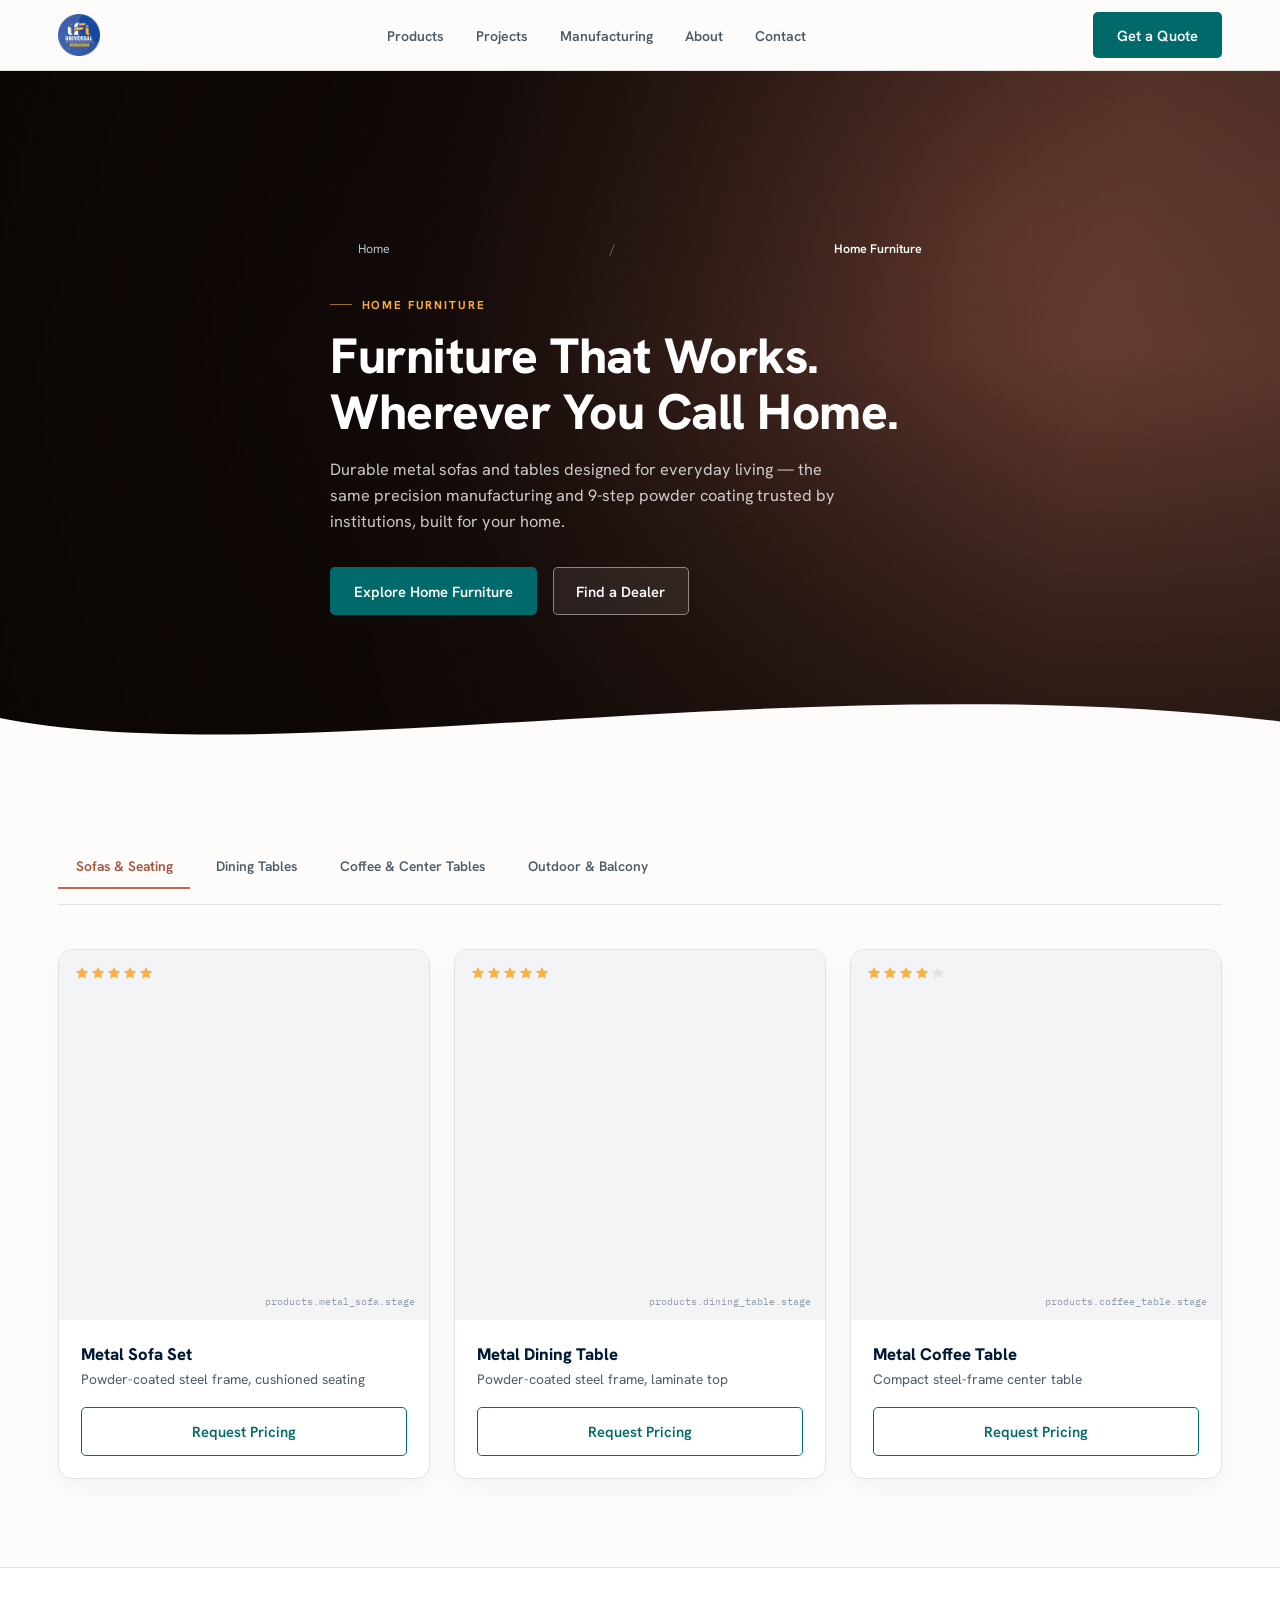
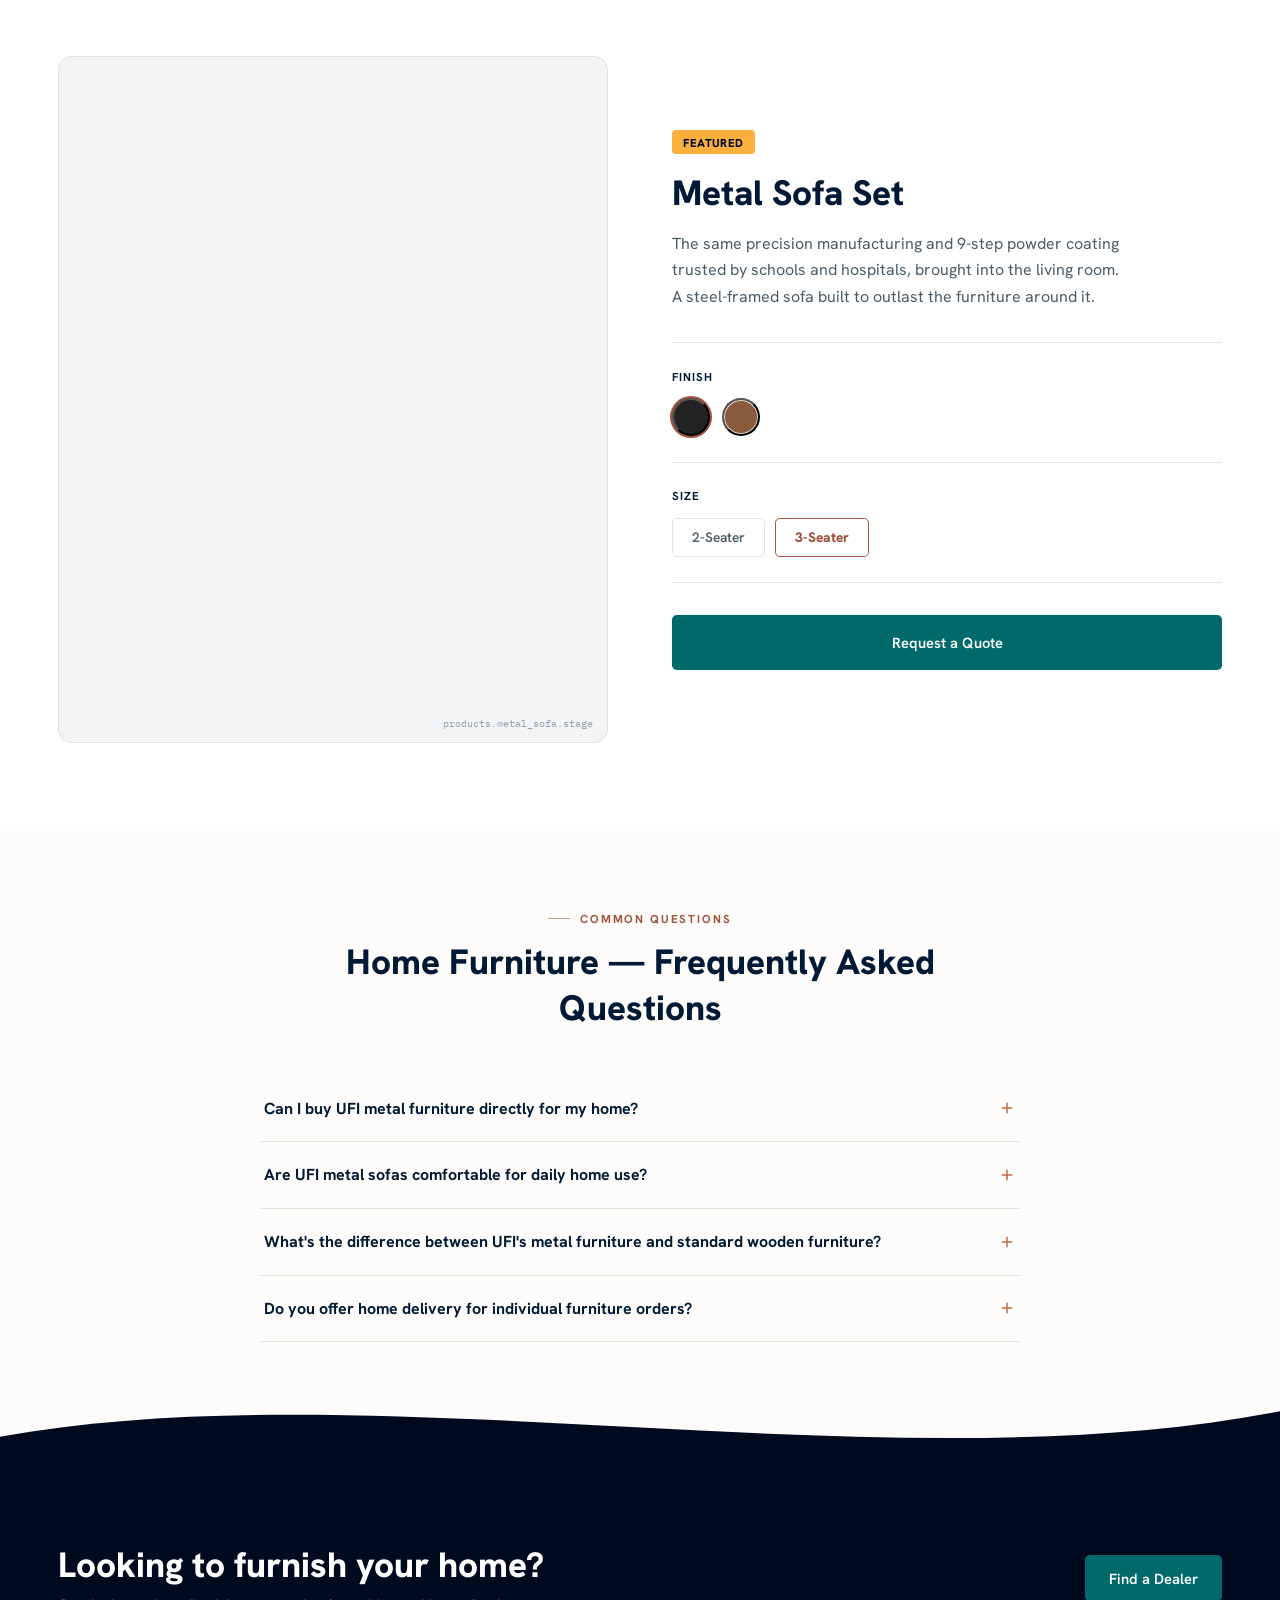
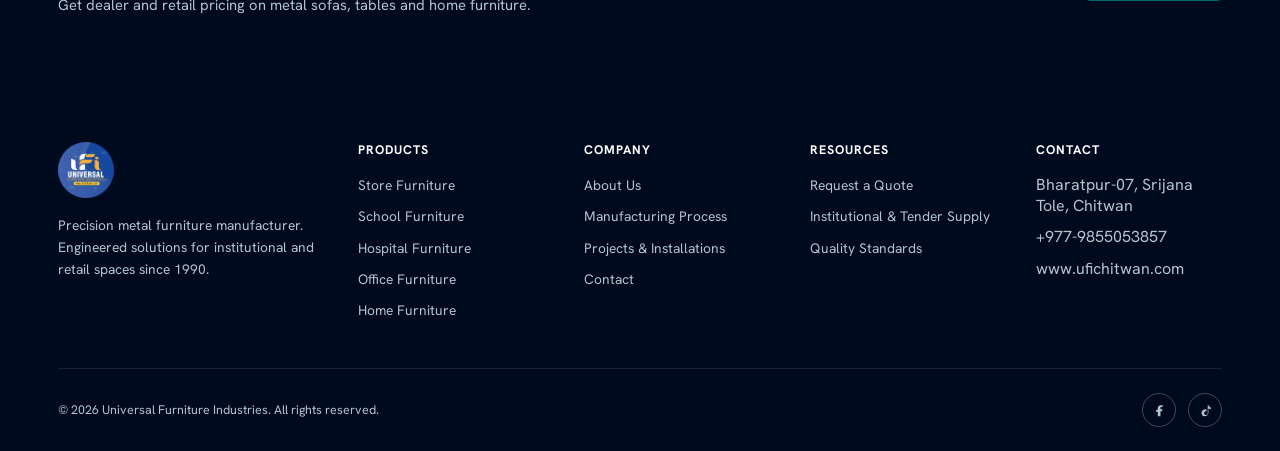
==== UFI_home_furniture.html @ b341eca1 "home furniture page" ====
<!DOCTYPE html>
<html lang="en">
<head>
<meta charset="UTF-8">
<meta name="viewport" content="width=device-width, initial-scale=1">
<title>Metal Sofa & Dining Table Manufacturer in Nepal | Home Furniture | UFI</title>
<meta name="description" content="Metal sofas, dining tables and coffee tables for the home — precision-manufactured in Chitwan, Nepal since 1990. The same durability trusted by schools and hospitals.">
<meta name="keywords" content="metal sofa manufacturer Nepal, metal dining table Nepal, home furniture manufacturer Chitwan, metal furniture Nepal, steel sofa Nepal">
<meta name="robots" content="index, follow">
<link rel="canonical" href="https://www.ufichitwan.com/home-furniture/">
<meta name="geo.region" content="NP-P3">
<meta name="geo.placename" content="Bharatpur, Chitwan, Nepal">

<meta property="og:type" content="website">
<meta property="og:site_name" content="Universal Furniture Industries">
<meta property="og:title" content="Metal Sofa & Dining Table Manufacturer in Nepal | UFI">
<meta property="og:description" content="Metal sofas, dining tables and coffee tables — precision-manufactured in Chitwan, Nepal since 1990.">
<meta property="og:url" content="https://www.ufichitwan.com/home-furniture/">
<meta property="og:locale" content="en_US">
<meta name="twitter:card" content="summary_large_image">
<meta name="twitter:title" content="Metal Sofa & Dining Table Manufacturer in Nepal | UFI">
<meta name="twitter:description" content="Metal sofas, dining tables and coffee tables for the home — precision-manufactured in Chitwan, Nepal since 1990.">

<link rel="preconnect" href="https://fonts.googleapis.com">
<link rel="preconnect" href="https://fonts.gstatic.com" crossorigin>
<link href="https://fonts.googleapis.com/css2?family=Hanken+Grotesk:wght@400;500;600;700;800&family=Source+Serif+4:ital,wght@0,500;1,500&family=IBM+Plex+Mono:wght@500;600&display=swap" rel="stylesheet">

<script type="application/ld+json">
{
  "@context": "https://schema.org",
  "@type": "BreadcrumbList",
  "itemListElement": [
    { "@type": "ListItem", "position": 1, "name": "Home", "item": "https://www.ufichitwan.com/" },
    { "@type": "ListItem", "position": 2, "name": "Home Furniture", "item": "https://www.ufichitwan.com/home-furniture/" }
  ]
}
</script>
<script type="application/ld+json">
{
  "@context": "https://schema.org",
  "@type": "ItemList",
  "name": "Home Furniture",
  "itemListElement": [
    { "@type": "Product", "position": 1, "name": "Metal Sofa Set", "description": "Powder-coated steel frame sofa with cushioned seating, available in 2- or 3-seater sizes.", "brand": "Universal Furniture Industries" },
    { "@type": "Product", "position": 2, "name": "Metal Dining Table", "description": "Powder-coated steel frame dining table with a laminate top.", "brand": "Universal Furniture Industries" },
    { "@type": "Product", "position": 3, "name": "Metal Coffee Table", "description": "Compact steel-frame center table.", "brand": "Universal Furniture Industries" }
  ]
}
</script>
<script type="application/ld+json">
{
  "@context": "https://schema.org",
  "@type": "FAQPage",
  "mainEntity": [
    {
      "@type": "Question",
      "name": "Can I buy UFI metal furniture directly for my home?",
      "acceptedAnswer": { "@type": "Answer", "text": "UFI's primary focus is institutional and bulk supply, but individual home orders are welcome. Contact UFI directly for retail pricing and availability in your area." }
    },
    {
      "@type": "Question",
      "name": "Are UFI metal sofas comfortable for daily home use?",
      "acceptedAnswer": { "@type": "Answer", "text": "Yes. The steel frame provides structural durability while cushioned upholstery is fitted for everyday seating comfort, the same balance used in UFI's institutional waiting-area seating." }
    },
    {
      "@type": "Question",
      "name": "What's the difference between UFI's metal furniture and standard wooden furniture?",
      "acceptedAnswer": { "@type": "Answer", "text": "Metal-framed furniture resists warping, cracking and termite damage in ways wood cannot, and UFI's 9-step powder coating adds a further layer of corrosion resistance not available on standard wooden pieces." }
    },
    {
      "@type": "Question",
      "name": "Do you offer home delivery for individual furniture orders?",
      "acceptedAnswer": { "@type": "Answer", "text": "Delivery is available from UFI's Chitwan facility. Contact the sales team with your location for a delivery estimate on individual orders." }
    }
  ]
}
</script>

<style>
  /* ============ TOKENS — identical to UFI_homepage.html; see design-system.md ============ */
  :root{
    --navy: #000a1e;
    --navy-soft: #0c1c34;
    --teal: #006a6a;
    --teal-deep: #004f4f;
    --gold: #FBB03D;
    --terracotta: #C1694F;
    --terracotta-deep: #A0523B;
    --canvas: #FDFCFB;
    --stage: #F3F4F6;
    --ink: #001A35;
    --ink-soft: #4b5c68;
    --ink-dim: #b7c2cc;
    --line: #e4e2dd;

    --fs-h1: clamp(2rem, 4.6vw, 3.1rem);
    --fs-h2: clamp(1.5rem, 3vw, 2.2rem);
    --fs-h3: 1.05rem;
    --fs-h3-sm: .88rem;
    --fs-lead: .92rem;
    --fs-body: .86rem;
    --fs-sm: .78rem;
    --fs-xs: .72rem;
    --fs-btn: .92rem;
  }
  *{ box-sizing:border-box; }
  html{ scroll-behavior:smooth; }
  body{ margin:0; background:var(--canvas); font-family:'Hanken Grotesk', sans-serif; color:var(--ink); -webkit-font-smoothing:antialiased; }
  img{ max-width:100%; display:block; }
  a{ color:inherit; text-decoration:none; }
  h1,h2,h3{ margin:0; }
  .wrap{ max-width:1220px; margin:0 auto; padding:0 1.75rem; }
  .eyebrow{ font-size:var(--fs-xs); letter-spacing:.16em; text-transform:uppercase; font-weight:700; display:flex; align-items:center; gap:.6rem; }
  .eyebrow::before{ content:""; width:22px; height:1px; background:currentColor; opacity:.6; }

  .btn{ font-family:inherit; font-weight:600; font-size:var(--fs-btn); border-radius:.3rem; padding:.85rem 1.5rem; cursor:pointer; border:none; transition:transform .15s ease, background .2s ease, border-color .2s ease; }
  .btn:active{ transform:scale(.97); }
  .btn-solid{ background:var(--teal); color:#fff; }
  .btn-solid:hover{ background:var(--teal-deep); }
  .btn-outline{ background:transparent; border:1.5px solid var(--teal); color:var(--teal); }
  .btn-outline:hover{ background:var(--teal); color:#fff; }
  .btn-ghost-light{ display:inline-flex; align-items:center; gap:.6rem; background:rgba(255,255,255,.08); color:#fff; border:1px solid rgba(255,255,255,.45); padding:.85rem 1.4rem; }
  .btn-ghost-light:hover{ background:rgba(255,255,255,.18); border-color:#fff; }

  [data-reveal]{ opacity:0; transform:translateY(18px); transition:opacity .6s ease, transform .6s ease; }
  [data-reveal].in-view{ opacity:1; transform:translateY(0); }
  @media (prefers-reduced-motion:reduce){ [data-reveal]{ opacity:1; transform:none; transition:none; } html{ scroll-behavior:auto; } }

  /* ============ NAV — copied from UFI_homepage.html; see ux-patterns.md #6 ============ */
  header{ position:sticky; top:0; z-index:40; background:rgba(253,252,251,.9); backdrop-filter:blur(8px); border-bottom:1px solid var(--line); transition:background .35s ease, border-color .35s ease; }
  header.at-top{ background:var(--navy) !important; border-bottom-color:transparent !important; backdrop-filter:none !important; }
  header.at-top .nav-links a{ color:rgba(255,255,255,.92); }
  header.at-top .nav-links a:hover{ color:var(--gold); }
  header.at-top .hamburger span{ background:#fff; }
  header.at-top .brand span{ color:#fff; }
  @media (max-width:880px){
    header.at-top .nav-links{ background:var(--canvas); }
    header.at-top .nav-links a{ color:var(--ink-soft); }
    header.at-top .nav-links a:hover{ color:var(--navy); }
  }
  nav{ display:flex; align-items:center; justify-content:space-between; padding:.75rem 1.75rem; max-width:1220px; margin:0 auto; }
  .brand{ display:flex; align-items:center; gap:.6rem; }
  .brand img{ width:42px; height:42px; }
  .brand span{ font-weight:800; font-size:.95rem; letter-spacing:.01em; color:var(--navy); display:none; }
  .nav-links{ display:flex; gap:2rem; list-style:none; margin:0; padding:0; }
  .nav-links a{ font-size:.88rem; font-weight:600; color:var(--ink-soft); transition:color .2s; }
  .nav-links a:hover{ color:var(--navy); }
  .nav-right{ display:flex; align-items:center; gap:1rem; }
  .hamburger{ display:none; flex-direction:column; gap:5px; background:none; border:none; cursor:pointer; padding:.4rem; }
  .hamburger span{ width:22px; height:2px; background:var(--navy); display:block; }
  @media (max-width: 880px){
    .nav-links{ position:absolute; top:100%; left:0; right:0; background:var(--canvas); flex-direction:column; gap:0; border-bottom:1px solid var(--line); max-height:0; overflow:hidden; transition:max-height .3s ease; }
    .nav-links.open{ max-height:400px; }
    .nav-links li{ border-top:1px solid var(--line); }
    .nav-links a{ display:block; padding:1rem 1.75rem; }
    .hamburger{ display:flex; }
    .brand span{ display:inline; font-size:.8rem; }
  }
  @media (max-width: 420px){ .nav-cta{ padding:.6rem .9rem; font-size:.8rem; } .brand span{ display:none; } }

  .curve{ position:absolute; left:0; right:0; bottom:-1px; z-index:2; width:100%; height:8vw; min-height:56px; max-height:120px; }

  /* ============ CATEGORY HERO — warm terracotta scrim (this category's personality) ============ */
  .cat-hero{ position:relative; overflow:hidden; min-height:78vh; display:flex; align-items:center; background:#1c110d; }
  .hero-bg{ position:absolute; inset:0; }
  .hero-bg img{ width:100%; height:100%; object-fit:cover; display:none; } /* swap to display:block once category.home_furniture.hero is a real photo */
  .hero-bg .placeholder{
    position:absolute; inset:0;
    background:
      radial-gradient(circle at 78% 25%, rgba(193,105,79,.4), transparent 55%),
      linear-gradient(120deg, #241512 0%, #3a2420 50%, #4a2f28 100%);
  }
  .hero-scrim{
    position:absolute; inset:0;
    background:
      linear-gradient(100deg, rgba(10,5,3,.95) 0%, rgba(10,5,3,.82) 32%, rgba(10,5,3,.4) 58%, rgba(10,5,3,.05) 82%),
      linear-gradient(180deg, rgba(10,5,3,.1) 0%, transparent 40%, rgba(10,5,3,.6) 100%);
  }
  .cat-hero .wrap{ position:relative; z-index:2; padding-top:5rem; padding-bottom:5rem; }
  .breadcrumb{ font-size:var(--fs-sm); color:var(--ink-dim); margin:0 0 1.75rem; display:flex; align-items:center; gap:.5rem; }
  .breadcrumb a{ transition:color .2s; }
  .breadcrumb a:hover{ color:#fff; }
  .breadcrumb .sep{ opacity:.5; }
  .breadcrumb .current{ color:#fff; font-weight:600; }
  .cat-hero .eyebrow{ color:var(--gold); margin:0 0 1rem; }
  .cat-hero h1{ font-size:var(--fs-h1); line-height:1.12; font-weight:800; margin:0 0 1.1rem; letter-spacing:-.01em; color:#fff; max-width:620px; }
  .cat-hero .sub{ font-size:1.02rem; line-height:1.6; color:rgba(255,255,255,.78); max-width:520px; margin:0 0 2rem; }
  .cat-hero-ctas{ display:flex; gap:1rem; flex-wrap:wrap; }
  @media (max-width:640px){ .cat-hero-ctas{ flex-direction:column; align-items:flex-start; } }

  /* ============ FILTERS + PRODUCT GRID (terracotta drives selection-state, not action-state) ============ */
  .grid-section{ padding:4.5rem 0 5.5rem; background:var(--canvas); }
  .filters{ display:flex; gap:.5rem; overflow-x:auto; padding-bottom:1rem; margin-bottom:2.75rem; border-bottom:1px solid var(--line); }
  .filter-btn{
    font-family:inherit; background:none; border:none; cursor:pointer; white-space:nowrap;
    font-size:var(--fs-body); font-weight:600; color:var(--ink-soft);
    padding:.75rem 1.1rem; border-bottom:2px solid transparent; margin-bottom:-1px; transition:color .2s, border-color .2s;
  }
  .filter-btn:hover{ color:var(--terracotta-deep); }
  .filter-btn.active{ color:var(--terracotta-deep); border-bottom-color:var(--terracotta); }

  .product-grid{ display:grid; grid-template-columns:repeat(3,1fr); gap:1.5rem; }
  .product-card{ background:#fff; border:1px solid var(--line); border-radius:.85rem; overflow:hidden; box-shadow:0 10px 30px rgba(0,10,30,.04); transition:transform .25s ease, box-shadow .25s ease; }
  .product-card:hover{ transform:translateY(-4px); box-shadow:0 18px 40px rgba(0,10,30,.09); }
  .product-stage{ background:var(--stage); aspect-ratio:1/1; padding:2rem; display:flex; align-items:center; justify-content:center; position:relative; overflow:hidden; }
  .product-stage img{ object-fit:contain; width:100%; height:100%; mix-blend-mode:multiply; transition:transform .5s ease; }
  .product-card:hover .product-stage img{ transform:scale(1.05); }
  .stage-placeholder{ position:absolute; bottom:.75rem; right:.9rem; font-family:'IBM Plex Mono', monospace; font-size:.62rem; color:var(--ink-soft); opacity:.55; text-align:right; }
  .stars{ position:absolute; top:1rem; left:1rem; display:flex; gap:2px; }
  .stars svg{ width:14px; height:14px; }
  .star-on{ color:var(--gold); }
  .star-off{ color:var(--line); }
  .product-info{ padding:1.4rem; }
  .product-info h3{ font-size:var(--fs-h3); font-weight:800; color:var(--ink); margin:0 0 .35rem; }
  .product-info p{ font-size:var(--fs-body); color:var(--ink-soft); margin:0 0 1.2rem; }
  @media (max-width:900px){ .product-grid{ grid-template-columns:1fr 1fr; } }
  @media (max-width:600px){ .product-grid{ grid-template-columns:1fr; } .filters{ margin-bottom:2rem; } }

  /* ============ CONFIGURATOR SPOTLIGHT ============ */
  .spotlight{ position:relative; background:#fff; padding:5.5rem 0; border-top:1px solid var(--line); }
  .spotlight .wrap{ display:grid; grid-template-columns:1fr 1fr; gap:4rem; align-items:center; }
  .spotlight-stage{ background:var(--stage); border-radius:.85rem; aspect-ratio:4/5; position:relative; overflow:hidden; border:1px solid var(--line); }
  .spotlight-stage img{ width:100%; height:100%; object-fit:contain; padding:2.5rem; mix-blend-mode:multiply; }
  .badge-best{ display:inline-block; background:var(--gold); color:var(--navy); font-size:var(--fs-xs); font-weight:800; letter-spacing:.04em; text-transform:uppercase; padding:.3rem .7rem; border-radius:.25rem; margin-bottom:1rem; }
  .spotlight h2{ font-size:var(--fs-h2); font-weight:800; color:var(--ink); margin:0 0 .9rem; }
  .spotlight-desc{ font-size:1rem; line-height:1.65; color:var(--ink-soft); margin:0 0 2rem; max-width:460px; }
  .opt-group{ padding:1.6rem 0; border-top:1px solid var(--line); }
  .opt-group:last-of-type{ border-bottom:1px solid var(--line); margin-bottom:2rem; }
  .opt-label{ font-size:var(--fs-xs); letter-spacing:.08em; text-transform:uppercase; font-weight:700; color:var(--ink); margin:0 0 .9rem; }
  .swatches{ display:flex; gap:.75rem; }
  .swatch{ width:38px; height:38px; border-radius:50%; cursor:pointer; padding:0; box-shadow:0 0 0 1px var(--line) inset; }
  .swatch[aria-pressed="true"]{ box-shadow:0 0 0 2px var(--terracotta-deep); }
  .tier-group{ display:flex; gap:.6rem; flex-wrap:wrap; }
  .tier-btn{ font-family:inherit; font-size:var(--fs-body); font-weight:600; background:#fff; border:1.5px solid var(--line); color:var(--ink-soft); padding:.6rem 1.2rem; border-radius:.3rem; cursor:pointer; transition:border-color .2s, color .2s; }
  .tier-btn:hover{ border-color:var(--terracotta-deep); color:var(--terracotta-deep); }
  .tier-btn[aria-pressed="true"]{ border-color:var(--terracotta-deep); color:var(--terracotta-deep); font-weight:800; }
  @media (max-width:820px){ .spotlight .wrap{ grid-template-columns:1fr; gap:2.5rem; } }

  /* ============ FAQ — AEO: answer text always in the DOM, only visually collapsed ============ */
  .faq-section{ position:relative; background:var(--canvas); padding:5rem 0 8.5rem; overflow:hidden; }
  .faq-head{ max-width:640px; margin:0 auto 2.75rem; text-align:center; }
  .faq-head .eyebrow{ justify-content:center; color:var(--terracotta-deep); margin:0 0 .8rem; }
  .faq-head h2{ font-size:var(--fs-h2); font-weight:800; color:var(--ink); }
  .faq-list{ max-width:760px; margin:0 auto; }
  .faq-item{ border-bottom:1px solid var(--line); }
  .faq-q{
    width:100%; text-align:left; background:none; border:none; cursor:pointer; font-family:inherit;
    display:flex; justify-content:space-between; align-items:center; gap:1rem;
    padding:1.4rem .25rem; font-size:1rem; font-weight:700; color:var(--ink);
  }
  .faq-q svg{ width:18px; height:18px; flex-shrink:0; color:var(--terracotta); transition:transform .3s ease; }
  .faq-item.open .faq-q svg{ transform:rotate(45deg); }
  .faq-a{ max-height:0; overflow:hidden; transition:max-height .35s ease; }
  .faq-item.open .faq-a{ max-height:200px; }
  .faq-a p{ margin:0 .25rem 1.4rem; font-size:var(--fs-lead); line-height:1.65; color:var(--ink-soft); max-width:600px; }

  /* ============ BULK CTA (reframed for B2C — "Find a Dealer", not "Contact Sales") ============ */
  .bulk-cta{ background:var(--navy); color:#fff; padding:4rem 0; }
  .bulk-cta .wrap{ display:flex; justify-content:space-between; align-items:center; flex-wrap:wrap; gap:1.5rem; }
  .bulk-cta h2{ font-size:var(--fs-h2); font-weight:800; margin:0 0 .4rem; }
  .bulk-cta p{ font-size:var(--fs-lead); color:var(--ink-dim); margin:0; }

  /* ============ FOOTER — copied from UFI_homepage.html ============ */
  footer{ background:var(--navy); color:var(--ink-dim); padding:4rem 0 0; }
  .footer-top{ display:grid; grid-template-columns:1.4fr 1fr 1fr 1fr 1fr; gap:2.5rem; padding-bottom:3rem; border-bottom:1px solid rgba(255,255,255,.1); }
  .footer-brand img{ width:56px; height:56px; margin-bottom:1rem; }
  .footer-brand p{ font-size:var(--fs-body); line-height:1.6; max-width:260px; }
  .footer-col h4{ color:#fff; font-size:var(--fs-sm); letter-spacing:.08em; text-transform:uppercase; margin:0 0 1rem; }
  .footer-col ul{ list-style:none; margin:0; padding:0; display:flex; flex-direction:column; gap:.65rem; }
  .footer-col a{ font-size:var(--fs-body); transition:color .2s; }
  .footer-col a:hover{ color:#fff; }
  .footer-bottom{ display:flex; justify-content:space-between; align-items:center; padding:1.5rem 0; font-size:var(--fs-sm); flex-wrap:wrap; gap:1rem; }
  .social{ display:flex; gap:.75rem; }
  .social a{ width:34px; height:34px; border-radius:50%; border:1px solid rgba(255,255,255,.25); display:flex; align-items:center; justify-content:center; transition:border-color .2s, background .2s; }
  .social a:hover{ border-color:var(--gold); background:rgba(251,176,61,.1); }
  .social svg{ width:15px; height:15px; }
  @media (max-width:880px){ .footer-top{ grid-template-columns:1fr 1fr; } .footer-brand{ grid-column:span 2; } }
  @media (max-width:520px){ .footer-top{ grid-template-columns:1fr; } .footer-brand{ grid-column:auto; } }
</style>
</head>
<body>

<header class="at-top" id="siteHeader">
  <nav>
    <a href="/" class="brand">
      <img src="ufi_logo_nav.png" alt="Universal Furniture Industries logo">
      <span>UNIVERSAL FURNITURE&nbsp;INDUSTRIES</span>
    </a>
    <ul class="nav-links" id="navLinks">
      <li><a href="/store-furniture/">Products</a></li>
      <li><a href="/projects/">Projects</a></li>
      <li><a href="/manufacturing/">Manufacturing</a></li>
      <li><a href="/about/">About</a></li>
      <li><a href="/contact/">Contact</a></li>
    </ul>
    <div class="nav-right">
      <button class="btn btn-solid nav-cta">Get a Quote</button>
      <button class="hamburger" id="hamburgerBtn" aria-label="Open menu" aria-expanded="false" aria-controls="navLinks">
        <span></span><span></span><span></span>
      </button>
    </div>
  </nav>
</header>

<!-- ============ CATEGORY HERO — category.home_furniture.hero ============ -->
<section class="cat-hero hero" id="top">
  <div class="hero-bg">
    <div class="placeholder"></div>
    <img src="" alt="Living room fitted with UFI metal sofa and dining table — category.home_furniture.hero">
  </div>
  <div class="hero-scrim"></div>
  <div class="wrap">
    <nav class="breadcrumb" aria-label="Breadcrumb">
      <a href="/">Home</a><span class="sep">/</span><span class="current">Home Furniture</span>
    </nav>
    <p class="eyebrow">Home Furniture</p>
    <h1>Furniture That Works. Wherever You Call Home.</h1>
    <p class="sub">Durable metal sofas and tables designed for everyday living — the same precision manufacturing and 9-step powder coating trusted by institutions, built for your home.</p>
    <div class="cat-hero-ctas">
      <button class="btn btn-solid">Explore Home Furniture</button>
      <button class="btn btn-ghost-light">Find a Dealer</button>
    </div>
  </div>
  <svg class="curve" viewBox="0 0 1440 120" preserveAspectRatio="none">
    <path d="M0,54 C 320,120 900,-10 1440,58 L1440,120 L0,120 Z" fill="#FDFCFB"></path>
  </svg>
</section>

<!-- ============ FILTERS + PRODUCT GRID — categories.home_furniture.products ============ -->
<section class="grid-section" id="products">
  <div class="wrap">
    <div class="filters" data-reveal role="tablist" aria-label="Home furniture sub-categories">
      <button class="filter-btn active" role="tab" aria-selected="true">Sofas &amp; Seating</button>
      <button class="filter-btn" role="tab" aria-selected="false">Dining Tables</button>
      <button class="filter-btn" role="tab" aria-selected="false">Coffee &amp; Center Tables</button>
      <button class="filter-btn" role="tab" aria-selected="false">Outdoor &amp; Balcony</button>
    </div>

    <div class="product-grid" data-reveal>
      <div class="product-card">
        <div class="product-stage">
          <div class="stars" aria-label="5 out of 5 stars">
            <svg viewBox="0 0 20 20" fill="currentColor" class="star-on"><path d="M10 1l2.6 5.9 6.4.6-4.8 4.3 1.5 6.2L10 14.9 4.3 18l1.5-6.2L1 7.5l6.4-.6z"/></svg>
            <svg viewBox="0 0 20 20" fill="currentColor" class="star-on"><path d="M10 1l2.6 5.9 6.4.6-4.8 4.3 1.5 6.2L10 14.9 4.3 18l1.5-6.2L1 7.5l6.4-.6z"/></svg>
            <svg viewBox="0 0 20 20" fill="currentColor" class="star-on"><path d="M10 1l2.6 5.9 6.4.6-4.8 4.3 1.5 6.2L10 14.9 4.3 18l1.5-6.2L1 7.5l6.4-.6z"/></svg>
            <svg viewBox="0 0 20 20" fill="currentColor" class="star-on"><path d="M10 1l2.6 5.9 6.4.6-4.8 4.3 1.5 6.2L10 14.9 4.3 18l1.5-6.2L1 7.5l6.4-.6z"/></svg>
            <svg viewBox="0 0 20 20" fill="currentColor" class="star-on"><path d="M10 1l2.6 5.9 6.4.6-4.8 4.3 1.5 6.2L10 14.9 4.3 18l1.5-6.2L1 7.5l6.4-.6z"/></svg>
          </div>
          <img src="" alt="Metal Sofa Set — products.metal_sofa.stage" loading="lazy" style="display:none">
          <span class="stage-placeholder">products.metal_sofa.stage</span>
        </div>
        <div class="product-info">
          <h3>Metal Sofa Set</h3>
          <p>Powder-coated steel frame, cushioned seating</p>
          <button class="btn btn-outline" style="width:100%">Request Pricing</button>
        </div>
      </div>

      <div class="product-card">
        <div class="product-stage">
          <div class="stars" aria-label="5 out of 5 stars">
            <svg viewBox="0 0 20 20" fill="currentColor" class="star-on"><path d="M10 1l2.6 5.9 6.4.6-4.8 4.3 1.5 6.2L10 14.9 4.3 18l1.5-6.2L1 7.5l6.4-.6z"/></svg>
            <svg viewBox="0 0 20 20" fill="currentColor" class="star-on"><path d="M10 1l2.6 5.9 6.4.6-4.8 4.3 1.5 6.2L10 14.9 4.3 18l1.5-6.2L1 7.5l6.4-.6z"/></svg>
            <svg viewBox="0 0 20 20" fill="currentColor" class="star-on"><path d="M10 1l2.6 5.9 6.4.6-4.8 4.3 1.5 6.2L10 14.9 4.3 18l1.5-6.2L1 7.5l6.4-.6z"/></svg>
            <svg viewBox="0 0 20 20" fill="currentColor" class="star-on"><path d="M10 1l2.6 5.9 6.4.6-4.8 4.3 1.5 6.2L10 14.9 4.3 18l1.5-6.2L1 7.5l6.4-.6z"/></svg>
            <svg viewBox="0 0 20 20" fill="currentColor" class="star-on"><path d="M10 1l2.6 5.9 6.4.6-4.8 4.3 1.5 6.2L10 14.9 4.3 18l1.5-6.2L1 7.5l6.4-.6z"/></svg>
          </div>
          <img src="" alt="Metal Dining Table — products.dining_table.stage" loading="lazy" style="display:none">
          <span class="stage-placeholder">products.dining_table.stage</span>
        </div>
        <div class="product-info">
          <h3>Metal Dining Table</h3>
          <p>Powder-coated steel frame, laminate top</p>
          <button class="btn btn-outline" style="width:100%">Request Pricing</button>
        </div>
      </div>

      <div class="product-card">
        <div class="product-stage">
          <div class="stars" aria-label="4 out of 5 stars">
            <svg viewBox="0 0 20 20" fill="currentColor" class="star-on"><path d="M10 1l2.6 5.9 6.4.6-4.8 4.3 1.5 6.2L10 14.9 4.3 18l1.5-6.2L1 7.5l6.4-.6z"/></svg>
            <svg viewBox="0 0 20 20" fill="currentColor" class="star-on"><path d="M10 1l2.6 5.9 6.4.6-4.8 4.3 1.5 6.2L10 14.9 4.3 18l1.5-6.2L1 7.5l6.4-.6z"/></svg>
            <svg viewBox="0 0 20 20" fill="currentColor" class="star-on"><path d="M10 1l2.6 5.9 6.4.6-4.8 4.3 1.5 6.2L10 14.9 4.3 18l1.5-6.2L1 7.5l6.4-.6z"/></svg>
            <svg viewBox="0 0 20 20" fill="currentColor" class="star-on"><path d="M10 1l2.6 5.9 6.4.6-4.8 4.3 1.5 6.2L10 14.9 4.3 18l1.5-6.2L1 7.5l6.4-.6z"/></svg>
            <svg viewBox="0 0 20 20" fill="currentColor" class="star-off"><path d="M10 1l2.6 5.9 6.4.6-4.8 4.3 1.5 6.2L10 14.9 4.3 18l1.5-6.2L1 7.5l6.4-.6z"/></svg>
          </div>
          <img src="" alt="Metal Coffee Table — products.coffee_table.stage" loading="lazy" style="display:none">
          <span class="stage-placeholder">products.coffee_table.stage</span>
        </div>
        <div class="product-info">
          <h3>Metal Coffee Table</h3>
          <p>Compact steel-frame center table</p>
          <button class="btn btn-outline" style="width:100%">Request Pricing</button>
        </div>
      </div>
    </div>
  </div>
</section>

<!-- ============ CONFIGURATOR SPOTLIGHT — categories.home_furniture.products[0] ============ -->
<section class="spotlight">
  <div class="wrap" data-reveal>
    <div class="spotlight-stage">
      <img src="" alt="Metal Sofa Set — products.metal_sofa.stage" loading="lazy" style="display:none">
      <span class="stage-placeholder">products.metal_sofa.stage</span>
    </div>
    <div>
      <span class="badge-best">Featured</span>
      <h2>Metal Sofa Set</h2>
      <p class="spotlight-desc">The same precision manufacturing and 9-step powder coating trusted by schools and hospitals, brought into the living room. A steel-framed sofa built to outlast the furniture around it.</p>

      <div class="opt-group">
        <p class="opt-label">Finish</p>
        <div class="swatches">
          <button class="swatch" style="background:#232323" aria-pressed="true" aria-label="Matte Black"></button>
          <button class="swatch" style="background:#8a5a3c" aria-pressed="false" aria-label="Bronze"></button>
        </div>
      </div>
      <div class="opt-group">
        <p class="opt-label">Size</p>
        <div class="tier-group">
          <button class="tier-btn" aria-pressed="false">2-Seater</button>
          <button class="tier-btn" aria-pressed="true">3-Seater</button>
        </div>
      </div>

      <button class="btn btn-solid" style="width:100%; padding:1.1rem;">Request a Quote</button>
    </div>
  </div>
</section>

<!-- ============ FAQ — AEO: answer text lives in the HTML, only visually collapsed ============ -->
<section class="faq-section">
  <div class="wrap" data-reveal>
    <div class="faq-head">
      <p class="eyebrow">Common Questions</p>
      <h2>Home Furniture — Frequently Asked Questions</h2>
    </div>
    <div class="faq-list" id="faqList">
      <div class="faq-item">
        <button class="faq-q" aria-expanded="false">
          <span>Can I buy UFI metal furniture directly for my home?</span>
          <svg viewBox="0 0 24 24" fill="none" stroke="currentColor" stroke-width="2"><path d="M12 5v14M5 12h14"/></svg>
        </button>
        <div class="faq-a"><p>UFI's primary focus is institutional and bulk supply, but individual home orders are welcome. Contact UFI directly for retail pricing and availability in your area.</p></div>
      </div>
      <div class="faq-item">
        <button class="faq-q" aria-expanded="false">
          <span>Are UFI metal sofas comfortable for daily home use?</span>
          <svg viewBox="0 0 24 24" fill="none" stroke="currentColor" stroke-width="2"><path d="M12 5v14M5 12h14"/></svg>
        </button>
        <div class="faq-a"><p>Yes. The steel frame provides structural durability while cushioned upholstery is fitted for everyday seating comfort, the same balance used in UFI's institutional waiting-area seating.</p></div>
      </div>
      <div class="faq-item">
        <button class="faq-q" aria-expanded="false">
          <span>What's the difference between UFI's metal furniture and standard wooden furniture?</span>
          <svg viewBox="0 0 24 24" fill="none" stroke="currentColor" stroke-width="2"><path d="M12 5v14M5 12h14"/></svg>
        </button>
        <div class="faq-a"><p>Metal-framed furniture resists warping, cracking and termite damage in ways wood cannot, and UFI's 9-step powder coating adds a further layer of corrosion resistance not available on standard wooden pieces.</p></div>
      </div>
      <div class="faq-item">
        <button class="faq-q" aria-expanded="false">
          <span>Do you offer home delivery for individual furniture orders?</span>
          <svg viewBox="0 0 24 24" fill="none" stroke="currentColor" stroke-width="2"><path d="M12 5v14M5 12h14"/></svg>
        </button>
        <div class="faq-a"><p>Delivery is available from UFI's Chitwan facility. Contact the sales team with your location for a delivery estimate on individual orders.</p></div>
      </div>
    </div>
  </div>
  <svg class="curve" viewBox="0 0 1440 120" preserveAspectRatio="none">
    <path d="M0,70 C 420,-10 1000,130 1440,40 L1440,120 L0,120 Z" fill="#000a1e"></path>
  </svg>
</section>

<!-- ============ BULK CTA — reframed for B2C ============ -->
<section class="bulk-cta" data-reveal>
  <div class="wrap">
    <div>
      <h2>Looking to furnish your home?</h2>
      <p>Get dealer and retail pricing on metal sofas, tables and home furniture.</p>
    </div>
    <button class="btn btn-solid">Find a Dealer</button>
  </div>
</section>

<footer>
  <div class="wrap">
    <div class="footer-top">
      <div class="footer-brand">
        <img src="ufi_logo_lg.png" alt="Universal Furniture Industries logo">
        <p>Precision metal furniture manufacturer. Engineered solutions for institutional and retail spaces since 1990.</p>
      </div>
      <div class="footer-col">
        <h4>Products</h4>
        <ul>
          <li><a href="/store-furniture/">Store Furniture</a></li>
          <li><a href="/school-furniture/">School Furniture</a></li>
          <li><a href="/hospital-furniture/">Hospital Furniture</a></li>
          <li><a href="/office-furniture/">Office Furniture</a></li>
          <li><a href="/home-furniture/">Home Furniture</a></li>
        </ul>
      </div>
      <div class="footer-col">
        <h4>Company</h4>
        <ul>
          <li><a href="/about/">About Us</a></li>
          <li><a href="/manufacturing/">Manufacturing Process</a></li>
          <li><a href="/projects/">Projects &amp; Installations</a></li>
          <li><a href="/contact/">Contact</a></li>
        </ul>
      </div>
      <div class="footer-col">
        <h4>Resources</h4>
        <ul>
          <li><a href="/contact/">Request a Quote</a></li>
          <li><a href="#">Institutional &amp; Tender Supply</a></li>
          <li><a href="/manufacturing/">Quality Standards</a></li>
        </ul>
      </div>
      <div class="footer-col">
        <h4>Contact</h4>
        <ul>
          <li>Bharatpur-07, Srijana Tole, Chitwan</li>
          <li>+977-9855053857</li>
          <li>www.ufichitwan.com</li>
        </ul>
      </div>
    </div>
    <div class="footer-bottom">
      <span>© 2026 Universal Furniture Industries. All rights reserved.</span>
      <div class="social">
        <a href="https://www.facebook.com/ufichitwan" aria-label="Facebook"><svg viewBox="0 0 24 24" fill="currentColor"><path d="M13.5 21v-8h2.7l.4-3.1h-3.1V8c0-.9.25-1.5 1.55-1.5H17V3.7C16.6 3.65 15.4 3.5 14 3.5c-2.8 0-4.7 1.7-4.7 4.9v2.5H6.6V14h2.7v7h4.2z"/></svg></a>
        <a href="https://www.tiktok.com/@ufichitwan" aria-label="TikTok"><svg viewBox="0 0 24 24" fill="currentColor"><path d="M16.6 3c.5 2 1.9 3.6 4 3.9v2.9c-1.4 0-2.8-.4-4-1.2v6.6c0 3.3-2.7 6-6 6-1.4 0-2.7-.5-3.7-1.3a6 6 0 0 1 6.6-9.5v3a3 3 0 1 0 2.1 2.9V3h1z"/></svg></a>
      </div>
    </div>
  </div>
</footer>

<script>
(function(){
  var reduceMotion = window.matchMedia('(prefers-reduced-motion: reduce)').matches;

  /* ---- mobile nav ---- */
  var hamburger = document.getElementById('hamburgerBtn');
  var navLinks = document.getElementById('navLinks');
  hamburger.addEventListener('click', function(){
    var open = navLinks.classList.toggle('open');
    hamburger.setAttribute('aria-expanded', open ? 'true' : 'false');
  });

  /* ---- header: solid-navy over the hero, blurred-light once scrolled — see ux-patterns.md #6 ---- */
  var header = document.getElementById('siteHeader');
  var heroEl = document.querySelector('.hero');
  if (heroEl && 'IntersectionObserver' in window) {
    var headerIO = new IntersectionObserver(function(entries){
      entries.forEach(function(entry){ header.classList.toggle('at-top', entry.isIntersecting); });
    }, { threshold: 0, rootMargin: '-64px 0px 0px 0px' });
    headerIO.observe(heroEl);
  } else {
    var headerTicking = false;
    function syncHeader(){ header.classList.toggle('at-top', window.scrollY < 40); headerTicking = false; }
    window.addEventListener('scroll', function(){
      if (!headerTicking) { window.requestAnimationFrame(syncHeader); headerTicking = true; }
    }, { passive:true });
    syncHeader();
  }

  /* ---- generic scroll reveal ---- */
  if (!reduceMotion) {
    var revealEls = document.querySelectorAll('[data-reveal]');
    var revealIO = new IntersectionObserver(function(entries){
      entries.forEach(function(entry){
        if (entry.isIntersecting) { entry.target.classList.add('in-view'); revealIO.unobserve(entry.target); }
      });
    }, { threshold: 0.15 });
    revealEls.forEach(function(el){ revealIO.observe(el); });
  } else {
    document.querySelectorAll('[data-reveal]').forEach(function(el){ el.classList.add('in-view'); });
  }

  /* ---- sub-category filter tabs (visual state only) ---- */
  var filterBtns = document.querySelectorAll('.filter-btn');
  filterBtns.forEach(function(btn){
    btn.addEventListener('click', function(){
      filterBtns.forEach(function(b){ b.classList.remove('active'); b.setAttribute('aria-selected','false'); });
      btn.classList.add('active'); btn.setAttribute('aria-selected','true');
    });
  });

  /* ---- configurator: finish swatches + size selector ---- */
  document.querySelectorAll('.swatches').forEach(function(group){
    group.querySelectorAll('.swatch').forEach(function(sw){
      sw.addEventListener('click', function(){
        group.querySelectorAll('.swatch').forEach(function(s){ s.setAttribute('aria-pressed','false'); });
        sw.setAttribute('aria-pressed','true');
      });
    });
  });
  document.querySelectorAll('.tier-group').forEach(function(group){
    group.querySelectorAll('.tier-btn').forEach(function(tb){
      tb.addEventListener('click', function(){
        group.querySelectorAll('.tier-btn').forEach(function(t){ t.setAttribute('aria-pressed','false'); });
        tb.setAttribute('aria-pressed','true');
      });
    });
  });

  /* ---- FAQ accordion: answer text stays in the DOM at all times, only max-height toggles ---- */
  document.querySelectorAll('.faq-item').forEach(function(item){
    var q = item.querySelector('.faq-q');
    q.addEventListener('click', function(){
      var isOpen = item.classList.toggle('open');
      q.setAttribute('aria-expanded', isOpen ? 'true' : 'false');
    });
  });
})();
</script>

</body>
</html>
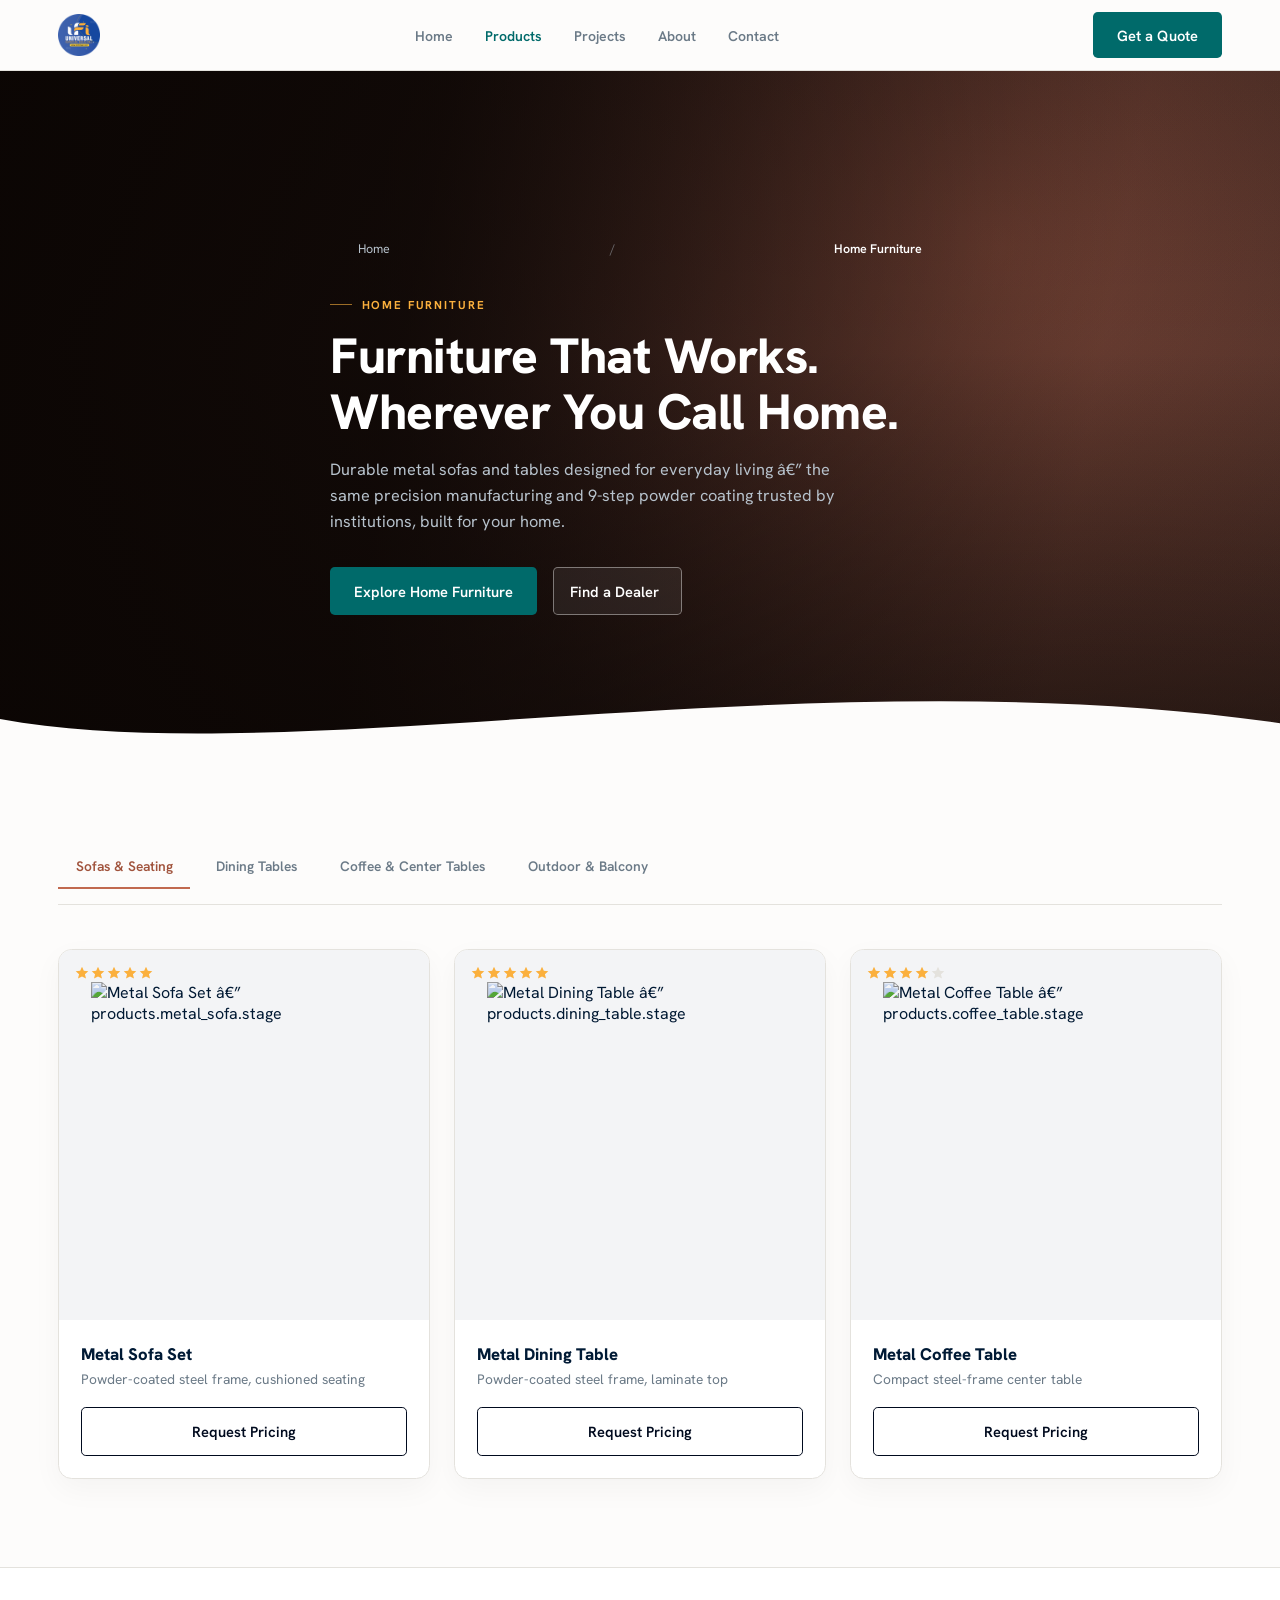
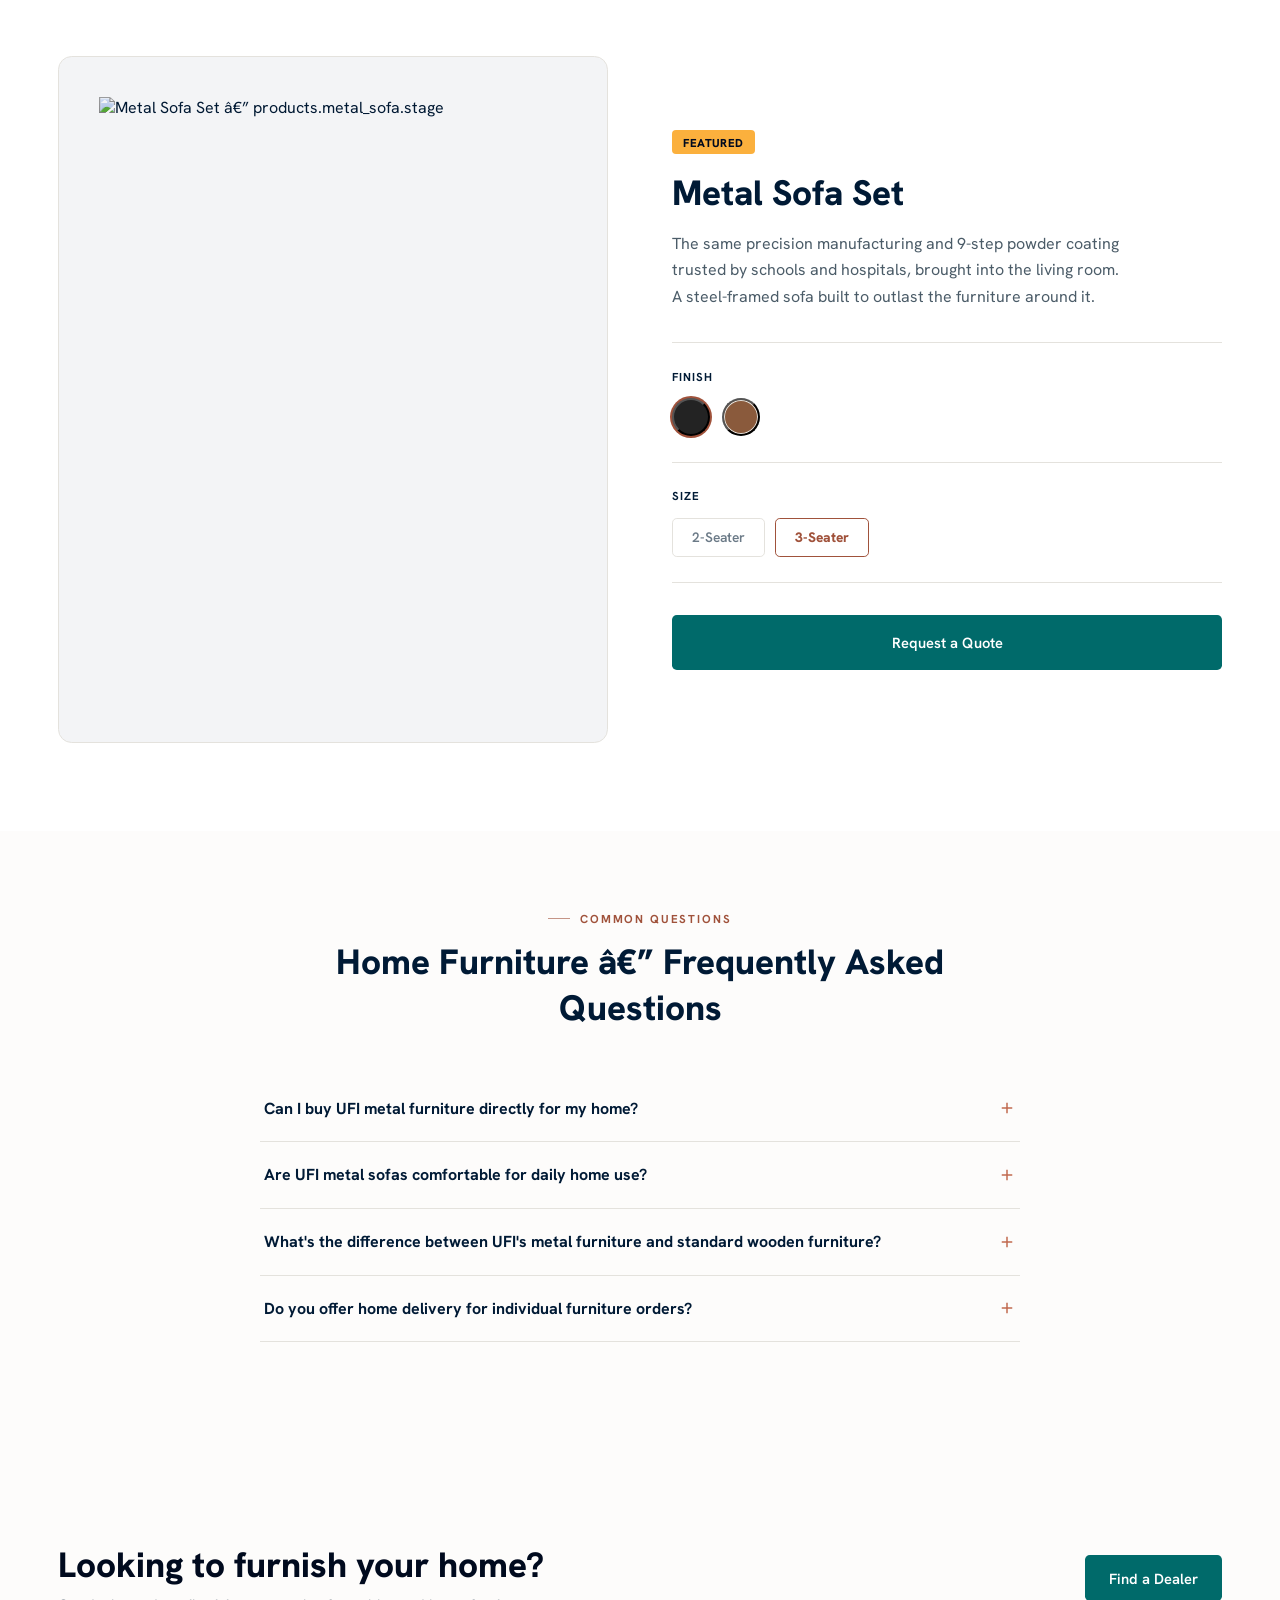
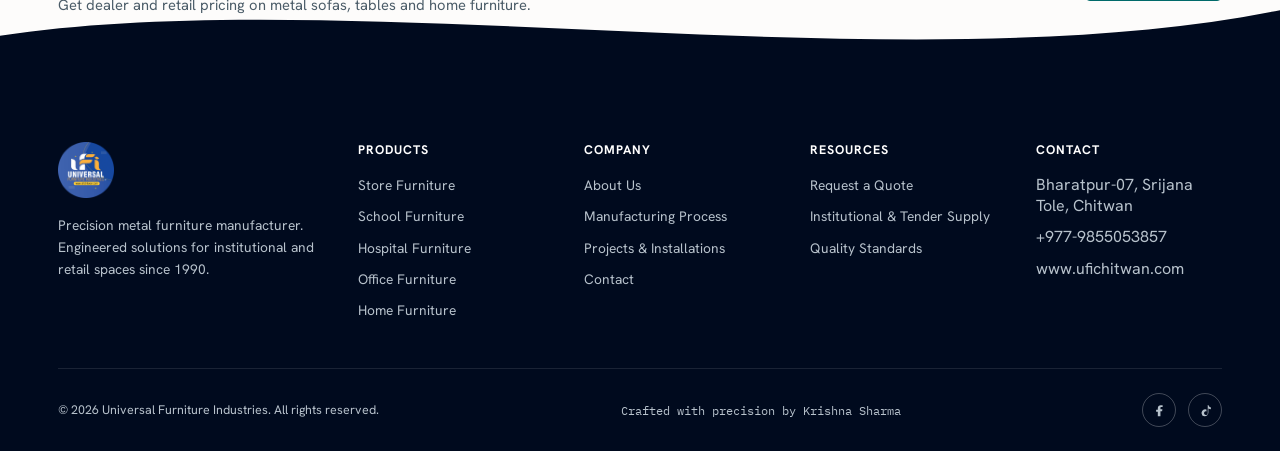
==== commit fa278f1e: "milestone: project version 0.01" ====
--- a/UFI_home_furniture.html
+++ b/UFI_home_furniture.html
@@ -1,10 +1,10 @@
-<!DOCTYPE html>
+﻿<!DOCTYPE html>
 <html lang="en">
 <head>
 <meta charset="UTF-8">
 <meta name="viewport" content="width=device-width, initial-scale=1">
 <title>Metal Sofa & Dining Table Manufacturer in Nepal | Home Furniture | UFI</title>
-<meta name="description" content="Metal sofas, dining tables and coffee tables for the home — precision-manufactured in Chitwan, Nepal since 1990. The same durability trusted by schools and hospitals.">
+<meta name="description" content="Metal sofas, dining tables and coffee tables for the home â€” precision-manufactured in Chitwan, Nepal since 1990. The same durability trusted by schools and hospitals.">
 <meta name="keywords" content="metal sofa manufacturer Nepal, metal dining table Nepal, home furniture manufacturer Chitwan, metal furniture Nepal, steel sofa Nepal">
 <meta name="robots" content="index, follow">
 <link rel="canonical" href="https://www.ufichitwan.com/home-furniture/">
@@ -14,16 +14,17 @@
 <meta property="og:type" content="website">
 <meta property="og:site_name" content="Universal Furniture Industries">
 <meta property="og:title" content="Metal Sofa & Dining Table Manufacturer in Nepal | UFI">
-<meta property="og:description" content="Metal sofas, dining tables and coffee tables — precision-manufactured in Chitwan, Nepal since 1990.">
+<meta property="og:description" content="Metal sofas, dining tables and coffee tables â€” precision-manufactured in Chitwan, Nepal since 1990.">
 <meta property="og:url" content="https://www.ufichitwan.com/home-furniture/">
 <meta property="og:locale" content="en_US">
 <meta name="twitter:card" content="summary_large_image">
 <meta name="twitter:title" content="Metal Sofa & Dining Table Manufacturer in Nepal | UFI">
-<meta name="twitter:description" content="Metal sofas, dining tables and coffee tables for the home — precision-manufactured in Chitwan, Nepal since 1990.">
+<meta name="twitter:description" content="Metal sofas, dining tables and coffee tables for the home â€” precision-manufactured in Chitwan, Nepal since 1990.">
 
 <link rel="preconnect" href="https://fonts.googleapis.com">
 <link rel="preconnect" href="https://fonts.gstatic.com" crossorigin>
 <link href="https://fonts.googleapis.com/css2?family=Hanken+Grotesk:wght@400;500;600;700;800&family=Source+Serif+4:ital,wght@0,500;1,500&family=IBM+Plex+Mono:wght@500;600&display=swap" rel="stylesheet">
+<link rel="stylesheet" href="ufi_shared.css">
 
 <script type="application/ld+json">
 {
@@ -77,90 +78,7 @@
 </script>
 
 <style>
-  /* ============ TOKENS — identical to UFI_homepage.html; see design-system.md ============ */
-  :root{
-    --navy: #000a1e;
-    --navy-soft: #0c1c34;
-    --teal: #006a6a;
-    --teal-deep: #004f4f;
-    --gold: #FBB03D;
-    --terracotta: #C1694F;
-    --terracotta-deep: #A0523B;
-    --canvas: #FDFCFB;
-    --stage: #F3F4F6;
-    --ink: #001A35;
-    --ink-soft: #4b5c68;
-    --ink-dim: #b7c2cc;
-    --line: #e4e2dd;
-
-    --fs-h1: clamp(2rem, 4.6vw, 3.1rem);
-    --fs-h2: clamp(1.5rem, 3vw, 2.2rem);
-    --fs-h3: 1.05rem;
-    --fs-h3-sm: .88rem;
-    --fs-lead: .92rem;
-    --fs-body: .86rem;
-    --fs-sm: .78rem;
-    --fs-xs: .72rem;
-    --fs-btn: .92rem;
-  }
-  *{ box-sizing:border-box; }
-  html{ scroll-behavior:smooth; }
-  body{ margin:0; background:var(--canvas); font-family:'Hanken Grotesk', sans-serif; color:var(--ink); -webkit-font-smoothing:antialiased; }
-  img{ max-width:100%; display:block; }
-  a{ color:inherit; text-decoration:none; }
-  h1,h2,h3{ margin:0; }
-  .wrap{ max-width:1220px; margin:0 auto; padding:0 1.75rem; }
-  .eyebrow{ font-size:var(--fs-xs); letter-spacing:.16em; text-transform:uppercase; font-weight:700; display:flex; align-items:center; gap:.6rem; }
-  .eyebrow::before{ content:""; width:22px; height:1px; background:currentColor; opacity:.6; }
-
-  .btn{ font-family:inherit; font-weight:600; font-size:var(--fs-btn); border-radius:.3rem; padding:.85rem 1.5rem; cursor:pointer; border:none; transition:transform .15s ease, background .2s ease, border-color .2s ease; }
-  .btn:active{ transform:scale(.97); }
-  .btn-solid{ background:var(--teal); color:#fff; }
-  .btn-solid:hover{ background:var(--teal-deep); }
-  .btn-outline{ background:transparent; border:1.5px solid var(--teal); color:var(--teal); }
-  .btn-outline:hover{ background:var(--teal); color:#fff; }
-  .btn-ghost-light{ display:inline-flex; align-items:center; gap:.6rem; background:rgba(255,255,255,.08); color:#fff; border:1px solid rgba(255,255,255,.45); padding:.85rem 1.4rem; }
-  .btn-ghost-light:hover{ background:rgba(255,255,255,.18); border-color:#fff; }
-
-  [data-reveal]{ opacity:0; transform:translateY(18px); transition:opacity .6s ease, transform .6s ease; }
-  [data-reveal].in-view{ opacity:1; transform:translateY(0); }
-  @media (prefers-reduced-motion:reduce){ [data-reveal]{ opacity:1; transform:none; transition:none; } html{ scroll-behavior:auto; } }
-
-  /* ============ NAV — copied from UFI_homepage.html; see ux-patterns.md #6 ============ */
-  header{ position:sticky; top:0; z-index:40; background:rgba(253,252,251,.9); backdrop-filter:blur(8px); border-bottom:1px solid var(--line); transition:background .35s ease, border-color .35s ease; }
-  header.at-top{ background:var(--navy) !important; border-bottom-color:transparent !important; backdrop-filter:none !important; }
-  header.at-top .nav-links a{ color:rgba(255,255,255,.92); }
-  header.at-top .nav-links a:hover{ color:var(--gold); }
-  header.at-top .hamburger span{ background:#fff; }
-  header.at-top .brand span{ color:#fff; }
-  @media (max-width:880px){
-    header.at-top .nav-links{ background:var(--canvas); }
-    header.at-top .nav-links a{ color:var(--ink-soft); }
-    header.at-top .nav-links a:hover{ color:var(--navy); }
-  }
-  nav{ display:flex; align-items:center; justify-content:space-between; padding:.75rem 1.75rem; max-width:1220px; margin:0 auto; }
-  .brand{ display:flex; align-items:center; gap:.6rem; }
-  .brand img{ width:42px; height:42px; }
-  .brand span{ font-weight:800; font-size:.95rem; letter-spacing:.01em; color:var(--navy); display:none; }
-  .nav-links{ display:flex; gap:2rem; list-style:none; margin:0; padding:0; }
-  .nav-links a{ font-size:.88rem; font-weight:600; color:var(--ink-soft); transition:color .2s; }
-  .nav-links a:hover{ color:var(--navy); }
-  .nav-right{ display:flex; align-items:center; gap:1rem; }
-  .hamburger{ display:none; flex-direction:column; gap:5px; background:none; border:none; cursor:pointer; padding:.4rem; }
-  .hamburger span{ width:22px; height:2px; background:var(--navy); display:block; }
-  @media (max-width: 880px){
-    .nav-links{ position:absolute; top:100%; left:0; right:0; background:var(--canvas); flex-direction:column; gap:0; border-bottom:1px solid var(--line); max-height:0; overflow:hidden; transition:max-height .3s ease; }
-    .nav-links.open{ max-height:400px; }
-    .nav-links li{ border-top:1px solid var(--line); }
-    .nav-links a{ display:block; padding:1rem 1.75rem; }
-    .hamburger{ display:flex; }
-    .brand span{ display:inline; font-size:.8rem; }
-  }
-  @media (max-width: 420px){ .nav-cta{ padding:.6rem .9rem; font-size:.8rem; } .brand span{ display:none; } }
-
-  .curve{ position:absolute; left:0; right:0; bottom:-1px; z-index:2; width:100%; height:8vw; min-height:56px; max-height:120px; }
-
-  /* ============ CATEGORY HERO — warm terracotta scrim (this category's personality) ============ */
+  /* ============ CATEGORY HERO â€” warm terracotta scrim (this category's personality) ============ */
   .cat-hero{ position:relative; overflow:hidden; min-height:78vh; display:flex; align-items:center; background:#1c110d; }
   .hero-bg{ position:absolute; inset:0; }
   .hero-bg img{ width:100%; height:100%; object-fit:cover; display:none; } /* swap to display:block once category.home_furniture.hero is a real photo */
@@ -170,21 +88,16 @@
       radial-gradient(circle at 78% 25%, rgba(193,105,79,.4), transparent 55%),
       linear-gradient(120deg, #241512 0%, #3a2420 50%, #4a2f28 100%);
   }
-  .hero-scrim{
-    position:absolute; inset:0;
-    background:
-      linear-gradient(100deg, rgba(10,5,3,.95) 0%, rgba(10,5,3,.82) 32%, rgba(10,5,3,.4) 58%, rgba(10,5,3,.05) 82%),
-      linear-gradient(180deg, rgba(10,5,3,.1) 0%, transparent 40%, rgba(10,5,3,.6) 100%);
-  }
-  .cat-hero .wrap{ position:relative; z-index:2; padding-top:5rem; padding-bottom:5rem; }
-  .breadcrumb{ font-size:var(--fs-sm); color:var(--ink-dim); margin:0 0 1.75rem; display:flex; align-items:center; gap:.5rem; }
-  .breadcrumb a{ transition:color .2s; }
-  .breadcrumb a:hover{ color:#fff; }
-  .breadcrumb .sep{ opacity:.5; }
-  .breadcrumb .current{ color:#fff; font-weight:600; }
-  .cat-hero .eyebrow{ color:var(--gold); margin:0 0 1rem; }
-  .cat-hero h1{ font-size:var(--fs-h1); line-height:1.12; font-weight:800; margin:0 0 1.1rem; letter-spacing:-.01em; color:#fff; max-width:620px; }
-  .cat-hero .sub{ font-size:1.02rem; line-height:1.6; color:rgba(255,255,255,.78); max-width:520px; margin:0 0 2rem; }
+   .hero-scrim{
+     position:absolute; inset:0;
+     background:
+       linear-gradient(100deg, rgba(10,5,3,.95) 0%, rgba(10,5,3,.82) 32%, rgba(10,5,3,.4) 58%, rgba(10,5,3,.05) 82%),
+       linear-gradient(180deg, rgba(10,5,3,.1) 0%, transparent 40%, rgba(10,5,3,.6) 100%);
+   }
+   .breadcrumb a:hover{ color:#fff; }
+   .cat-hero .eyebrow{ color:var(--gold); margin:0 0 1rem; }
+   .cat-hero h1{ font-size:var(--fs-h1); line-height:1.12; font-weight:800; margin:0 0 1.1rem; letter-spacing:-.01em; color:#fff; max-width:620px; }
+
   .cat-hero-ctas{ display:flex; gap:1rem; flex-wrap:wrap; }
   @media (max-width:640px){ .cat-hero-ctas{ flex-direction:column; align-items:flex-start; } }
 
@@ -205,7 +118,6 @@
   .product-stage{ background:var(--stage); aspect-ratio:1/1; padding:2rem; display:flex; align-items:center; justify-content:center; position:relative; overflow:hidden; }
   .product-stage img{ object-fit:contain; width:100%; height:100%; mix-blend-mode:multiply; transition:transform .5s ease; }
   .product-card:hover .product-stage img{ transform:scale(1.05); }
-  .stage-placeholder{ position:absolute; bottom:.75rem; right:.9rem; font-family:'IBM Plex Mono', monospace; font-size:.62rem; color:var(--ink-soft); opacity:.55; text-align:right; }
   .stars{ position:absolute; top:1rem; left:1rem; display:flex; gap:2px; }
   .stars svg{ width:14px; height:14px; }
   .star-on{ color:var(--gold); }
@@ -223,7 +135,7 @@
   .spotlight-stage img{ width:100%; height:100%; object-fit:contain; padding:2.5rem; mix-blend-mode:multiply; }
   .badge-best{ display:inline-block; background:var(--gold); color:var(--navy); font-size:var(--fs-xs); font-weight:800; letter-spacing:.04em; text-transform:uppercase; padding:.3rem .7rem; border-radius:.25rem; margin-bottom:1rem; }
   .spotlight h2{ font-size:var(--fs-h2); font-weight:800; color:var(--ink); margin:0 0 .9rem; }
-  .spotlight-desc{ font-size:1rem; line-height:1.65; color:var(--ink-soft); margin:0 0 2rem; max-width:460px; }
+
   .opt-group{ padding:1.6rem 0; border-top:1px solid var(--line); }
   .opt-group:last-of-type{ border-bottom:1px solid var(--line); margin-bottom:2rem; }
   .opt-label{ font-size:var(--fs-xs); letter-spacing:.08em; text-transform:uppercase; font-weight:700; color:var(--ink); margin:0 0 .9rem; }
@@ -236,7 +148,7 @@
   .tier-btn[aria-pressed="true"]{ border-color:var(--terracotta-deep); color:var(--terracotta-deep); font-weight:800; }
   @media (max-width:820px){ .spotlight .wrap{ grid-template-columns:1fr; gap:2.5rem; } }
 
-  /* ============ FAQ — AEO: answer text always in the DOM, only visually collapsed ============ */
+  /* ============ FAQ â€” AEO: answer text always in the DOM, only visually collapsed ============ */
   .faq-section{ position:relative; background:var(--canvas); padding:5rem 0 8.5rem; overflow:hidden; }
   .faq-head{ max-width:640px; margin:0 auto 2.75rem; text-align:center; }
   .faq-head .eyebrow{ justify-content:center; color:var(--terracotta-deep); margin:0 0 .8rem; }
@@ -254,79 +166,37 @@
   .faq-item.open .faq-a{ max-height:200px; }
   .faq-a p{ margin:0 .25rem 1.4rem; font-size:var(--fs-lead); line-height:1.65; color:var(--ink-soft); max-width:600px; }
 
-  /* ============ BULK CTA (reframed for B2C — "Find a Dealer", not "Contact Sales") ============ */
-  .bulk-cta{ background:var(--navy); color:#fff; padding:4rem 0; }
-  .bulk-cta .wrap{ display:flex; justify-content:space-between; align-items:center; flex-wrap:wrap; gap:1.5rem; }
-  .bulk-cta h2{ font-size:var(--fs-h2); font-weight:800; margin:0 0 .4rem; }
-  .bulk-cta p{ font-size:var(--fs-lead); color:var(--ink-dim); margin:0; }
-
-  /* ============ FOOTER — copied from UFI_homepage.html ============ */
-  footer{ background:var(--navy); color:var(--ink-dim); padding:4rem 0 0; }
-  .footer-top{ display:grid; grid-template-columns:1.4fr 1fr 1fr 1fr 1fr; gap:2.5rem; padding-bottom:3rem; border-bottom:1px solid rgba(255,255,255,.1); }
-  .footer-brand img{ width:56px; height:56px; margin-bottom:1rem; }
-  .footer-brand p{ font-size:var(--fs-body); line-height:1.6; max-width:260px; }
-  .footer-col h4{ color:#fff; font-size:var(--fs-sm); letter-spacing:.08em; text-transform:uppercase; margin:0 0 1rem; }
-  .footer-col ul{ list-style:none; margin:0; padding:0; display:flex; flex-direction:column; gap:.65rem; }
-  .footer-col a{ font-size:var(--fs-body); transition:color .2s; }
-  .footer-col a:hover{ color:#fff; }
-  .footer-bottom{ display:flex; justify-content:space-between; align-items:center; padding:1.5rem 0; font-size:var(--fs-sm); flex-wrap:wrap; gap:1rem; }
-  .social{ display:flex; gap:.75rem; }
-  .social a{ width:34px; height:34px; border-radius:50%; border:1px solid rgba(255,255,255,.25); display:flex; align-items:center; justify-content:center; transition:border-color .2s, background .2s; }
-  .social a:hover{ border-color:var(--gold); background:rgba(251,176,61,.1); }
-  .social svg{ width:15px; height:15px; }
-  @media (max-width:880px){ .footer-top{ grid-template-columns:1fr 1fr; } .footer-brand{ grid-column:span 2; } }
-  @media (max-width:520px){ .footer-top{ grid-template-columns:1fr; } .footer-brand{ grid-column:auto; } }
 </style>
 </head>
-<body>
-
-<header class="at-top" id="siteHeader">
-  <nav>
-    <a href="/" class="brand">
-      <img src="ufi_logo_nav.png" alt="Universal Furniture Industries logo">
-      <span>UNIVERSAL FURNITURE&nbsp;INDUSTRIES</span>
-    </a>
-    <ul class="nav-links" id="navLinks">
-      <li><a href="/store-furniture/">Products</a></li>
-      <li><a href="/projects/">Projects</a></li>
-      <li><a href="/manufacturing/">Manufacturing</a></li>
-      <li><a href="/about/">About</a></li>
-      <li><a href="/contact/">Contact</a></li>
-    </ul>
-    <div class="nav-right">
-      <button class="btn btn-solid nav-cta">Get a Quote</button>
-      <button class="hamburger" id="hamburgerBtn" aria-label="Open menu" aria-expanded="false" aria-controls="navLinks">
-        <span></span><span></span><span></span>
-      </button>
-    </div>
-  </nav>
-</header>
-
-<!-- ============ CATEGORY HERO — category.home_furniture.hero ============ -->
+<body data-page="products">
+
+<header id="site-header" class="at-top"></header>
+
+<!-- ============ CATEGORY HERO â€” category.home_furniture.hero ============ -->
 <section class="cat-hero hero" id="top">
   <div class="hero-bg">
     <div class="placeholder"></div>
-    <img src="" alt="Living room fitted with UFI metal sofa and dining table — category.home_furniture.hero">
+    <img src="https://res.cloudinary.com/devkrish/image/upload/v1786806138/7_qnqtoi.jpg" alt="Living room fitted with UFI metal sofa and dining table â€” category.home_furniture.hero">
   </div>
   <div class="hero-scrim"></div>
-  <div class="wrap">
+  <div class="hero-content">
     <nav class="breadcrumb" aria-label="Breadcrumb">
       <a href="/">Home</a><span class="sep">/</span><span class="current">Home Furniture</span>
     </nav>
     <p class="eyebrow">Home Furniture</p>
     <h1>Furniture That Works. Wherever You Call Home.</h1>
-    <p class="sub">Durable metal sofas and tables designed for everyday living — the same precision manufacturing and 9-step powder coating trusted by institutions, built for your home.</p>
+    <p class="sub">Durable metal sofas and tables designed for everyday living â€” the same precision manufacturing and 9-step powder coating trusted by institutions, built for your home.</p>
     <div class="cat-hero-ctas">
       <button class="btn btn-solid">Explore Home Furniture</button>
       <button class="btn btn-ghost-light">Find a Dealer</button>
     </div>
   </div>
   <svg class="curve" viewBox="0 0 1440 120" preserveAspectRatio="none">
-    <path d="M0,54 C 320,120 900,-10 1440,58 L1440,120 L0,120 Z" fill="#FDFCFB"></path>
+    <path d="M0,55 C 330,118 910,-20 1440,60 L1440,120 L0,120 Z" fill="var(--canvas)"></path>
   </svg>
 </section>
 
-<!-- ============ FILTERS + PRODUCT GRID — categories.home_furniture.products ============ -->
+<!-- ============ FILTERS + PRODUCT GRID â€” categories.home_furniture.products ============ -->
 <section class="grid-section" id="products">
   <div class="wrap">
     <div class="filters" data-reveal role="tablist" aria-label="Home furniture sub-categories">
@@ -346,8 +216,8 @@
             <svg viewBox="0 0 20 20" fill="currentColor" class="star-on"><path d="M10 1l2.6 5.9 6.4.6-4.8 4.3 1.5 6.2L10 14.9 4.3 18l1.5-6.2L1 7.5l6.4-.6z"/></svg>
             <svg viewBox="0 0 20 20" fill="currentColor" class="star-on"><path d="M10 1l2.6 5.9 6.4.6-4.8 4.3 1.5 6.2L10 14.9 4.3 18l1.5-6.2L1 7.5l6.4-.6z"/></svg>
           </div>
-          <img src="" alt="Metal Sofa Set — products.metal_sofa.stage" loading="lazy" style="display:none">
-          <span class="stage-placeholder">products.metal_sofa.stage</span>
+          <img src="https://res.cloudinary.com/devkrish/image/upload/v1786806138/7_qnqtoi.jpg" alt="Metal Sofa Set â€” products.metal_sofa.stage" loading="lazy" >
+          
         </div>
         <div class="product-info">
           <h3>Metal Sofa Set</h3>
@@ -365,8 +235,8 @@
             <svg viewBox="0 0 20 20" fill="currentColor" class="star-on"><path d="M10 1l2.6 5.9 6.4.6-4.8 4.3 1.5 6.2L10 14.9 4.3 18l1.5-6.2L1 7.5l6.4-.6z"/></svg>
             <svg viewBox="0 0 20 20" fill="currentColor" class="star-on"><path d="M10 1l2.6 5.9 6.4.6-4.8 4.3 1.5 6.2L10 14.9 4.3 18l1.5-6.2L1 7.5l6.4-.6z"/></svg>
           </div>
-          <img src="" alt="Metal Dining Table — products.dining_table.stage" loading="lazy" style="display:none">
-          <span class="stage-placeholder">products.dining_table.stage</span>
+          <img src="https://res.cloudinary.com/devkrish/image/upload/v1786806138/7_qnqtoi.jpg" alt="Metal Dining Table â€” products.dining_table.stage" loading="lazy" >
+          
         </div>
         <div class="product-info">
           <h3>Metal Dining Table</h3>
@@ -384,8 +254,8 @@
             <svg viewBox="0 0 20 20" fill="currentColor" class="star-on"><path d="M10 1l2.6 5.9 6.4.6-4.8 4.3 1.5 6.2L10 14.9 4.3 18l1.5-6.2L1 7.5l6.4-.6z"/></svg>
             <svg viewBox="0 0 20 20" fill="currentColor" class="star-off"><path d="M10 1l2.6 5.9 6.4.6-4.8 4.3 1.5 6.2L10 14.9 4.3 18l1.5-6.2L1 7.5l6.4-.6z"/></svg>
           </div>
-          <img src="" alt="Metal Coffee Table — products.coffee_table.stage" loading="lazy" style="display:none">
-          <span class="stage-placeholder">products.coffee_table.stage</span>
+          <img src="https://res.cloudinary.com/devkrish/image/upload/v1786806138/7_qnqtoi.jpg" alt="Metal Coffee Table â€” products.coffee_table.stage" loading="lazy" >
+          
         </div>
         <div class="product-info">
           <h3>Metal Coffee Table</h3>
@@ -397,12 +267,12 @@
   </div>
 </section>
 
-<!-- ============ CONFIGURATOR SPOTLIGHT — categories.home_furniture.products[0] ============ -->
+<!-- ============ CONFIGURATOR SPOTLIGHT â€” categories.home_furniture.products[0] ============ -->
 <section class="spotlight">
   <div class="wrap" data-reveal>
     <div class="spotlight-stage">
-      <img src="" alt="Metal Sofa Set — products.metal_sofa.stage" loading="lazy" style="display:none">
-      <span class="stage-placeholder">products.metal_sofa.stage</span>
+      <img src="https://res.cloudinary.com/devkrish/image/upload/v1786806138/7_qnqtoi.jpg" alt="Metal Sofa Set â€” products.metal_sofa.stage" loading="lazy" >
+      
     </div>
     <div>
       <span class="badge-best">Featured</span>
@@ -429,12 +299,12 @@
   </div>
 </section>
 
-<!-- ============ FAQ — AEO: answer text lives in the HTML, only visually collapsed ============ -->
+<!-- ============ FAQ â€” AEO: answer text lives in the HTML, only visually collapsed ============ -->
 <section class="faq-section">
   <div class="wrap" data-reveal>
     <div class="faq-head">
       <p class="eyebrow">Common Questions</p>
-      <h2>Home Furniture — Frequently Asked Questions</h2>
+      <h2>Home Furniture â€” Frequently Asked Questions</h2>
     </div>
     <div class="faq-list" id="faqList">
       <div class="faq-item">
@@ -467,12 +337,9 @@
       </div>
     </div>
   </div>
-  <svg class="curve" viewBox="0 0 1440 120" preserveAspectRatio="none">
-    <path d="M0,70 C 420,-10 1000,130 1440,40 L1440,120 L0,120 Z" fill="#000a1e"></path>
-  </svg>
 </section>
 
-<!-- ============ BULK CTA — reframed for B2C ============ -->
+<!-- ============ BULK CTA â€” reframed for B2C ============ -->
 <section class="bulk-cta" data-reveal>
   <div class="wrap">
     <div>
@@ -481,102 +348,16 @@
     </div>
     <button class="btn btn-solid">Find a Dealer</button>
   </div>
+  <svg class="curve" viewBox="0 0 1440 120" preserveAspectRatio="none">
+    <path d="M0,70 C 395,7 1015,130 1440,40 L1440,120 L0,120 Z" fill="var(--navy)"></path>
+  </svg>
 </section>
 
-<footer>
-  <div class="wrap">
-    <div class="footer-top">
-      <div class="footer-brand">
-        <img src="ufi_logo_lg.png" alt="Universal Furniture Industries logo">
-        <p>Precision metal furniture manufacturer. Engineered solutions for institutional and retail spaces since 1990.</p>
-      </div>
-      <div class="footer-col">
-        <h4>Products</h4>
-        <ul>
-          <li><a href="/store-furniture/">Store Furniture</a></li>
-          <li><a href="/school-furniture/">School Furniture</a></li>
-          <li><a href="/hospital-furniture/">Hospital Furniture</a></li>
-          <li><a href="/office-furniture/">Office Furniture</a></li>
-          <li><a href="/home-furniture/">Home Furniture</a></li>
-        </ul>
-      </div>
-      <div class="footer-col">
-        <h4>Company</h4>
-        <ul>
-          <li><a href="/about/">About Us</a></li>
-          <li><a href="/manufacturing/">Manufacturing Process</a></li>
-          <li><a href="/projects/">Projects &amp; Installations</a></li>
-          <li><a href="/contact/">Contact</a></li>
-        </ul>
-      </div>
-      <div class="footer-col">
-        <h4>Resources</h4>
-        <ul>
-          <li><a href="/contact/">Request a Quote</a></li>
-          <li><a href="#">Institutional &amp; Tender Supply</a></li>
-          <li><a href="/manufacturing/">Quality Standards</a></li>
-        </ul>
-      </div>
-      <div class="footer-col">
-        <h4>Contact</h4>
-        <ul>
-          <li>Bharatpur-07, Srijana Tole, Chitwan</li>
-          <li>+977-9855053857</li>
-          <li>www.ufichitwan.com</li>
-        </ul>
-      </div>
-    </div>
-    <div class="footer-bottom">
-      <span>© 2026 Universal Furniture Industries. All rights reserved.</span>
-      <div class="social">
-        <a href="https://www.facebook.com/ufichitwan" aria-label="Facebook"><svg viewBox="0 0 24 24" fill="currentColor"><path d="M13.5 21v-8h2.7l.4-3.1h-3.1V8c0-.9.25-1.5 1.55-1.5H17V3.7C16.6 3.65 15.4 3.5 14 3.5c-2.8 0-4.7 1.7-4.7 4.9v2.5H6.6V14h2.7v7h4.2z"/></svg></a>
-        <a href="https://www.tiktok.com/@ufichitwan" aria-label="TikTok"><svg viewBox="0 0 24 24" fill="currentColor"><path d="M16.6 3c.5 2 1.9 3.6 4 3.9v2.9c-1.4 0-2.8-.4-4-1.2v6.6c0 3.3-2.7 6-6 6-1.4 0-2.7-.5-3.7-1.3a6 6 0 0 1 6.6-9.5v3a3 3 0 1 0 2.1 2.9V3h1z"/></svg></a>
-      </div>
-    </div>
-  </div>
-</footer>
-
+<footer id="site-footer"></footer>
+
+<script src="ufi_components.js"></script>
 <script>
 (function(){
-  var reduceMotion = window.matchMedia('(prefers-reduced-motion: reduce)').matches;
-
-  /* ---- mobile nav ---- */
-  var hamburger = document.getElementById('hamburgerBtn');
-  var navLinks = document.getElementById('navLinks');
-  hamburger.addEventListener('click', function(){
-    var open = navLinks.classList.toggle('open');
-    hamburger.setAttribute('aria-expanded', open ? 'true' : 'false');
-  });
-
-  /* ---- header: solid-navy over the hero, blurred-light once scrolled — see ux-patterns.md #6 ---- */
-  var header = document.getElementById('siteHeader');
-  var heroEl = document.querySelector('.hero');
-  if (heroEl && 'IntersectionObserver' in window) {
-    var headerIO = new IntersectionObserver(function(entries){
-      entries.forEach(function(entry){ header.classList.toggle('at-top', entry.isIntersecting); });
-    }, { threshold: 0, rootMargin: '-64px 0px 0px 0px' });
-    headerIO.observe(heroEl);
-  } else {
-    var headerTicking = false;
-    function syncHeader(){ header.classList.toggle('at-top', window.scrollY < 40); headerTicking = false; }
-    window.addEventListener('scroll', function(){
-      if (!headerTicking) { window.requestAnimationFrame(syncHeader); headerTicking = true; }
-    }, { passive:true });
-    syncHeader();
-  }
-
-  /* ---- generic scroll reveal ---- */
-  if (!reduceMotion) {
-    var revealEls = document.querySelectorAll('[data-reveal]');
-    var revealIO = new IntersectionObserver(function(entries){
-      entries.forEach(function(entry){
-        if (entry.isIntersecting) { entry.target.classList.add('in-view'); revealIO.unobserve(entry.target); }
-      });
-    }, { threshold: 0.15 });
-    revealEls.forEach(function(el){ revealIO.observe(el); });
-  } else {
-    document.querySelectorAll('[data-reveal]').forEach(function(el){ el.classList.add('in-view'); });
-  }
 
   /* ---- sub-category filter tabs (visual state only) ---- */
   var filterBtns = document.querySelectorAll('.filter-btn');
@@ -618,3 +399,4 @@
 
 </body>
 </html>
+
--- a/ufi_shared.css
+++ b/ufi_shared.css
@@ -0,0 +1,182 @@
+/* ============================================================
+   UFI SHARED CSS — site chrome only (tokens, base, buttons, nav, footer)
+   Loaded by every page. Edit here once; every page picks it up.
+   Page-specific sections (hero, product grid, spotlight, FAQ, etc.)
+   stay in each page's own <style> block — see design-system.md.
+   ============================================================ */
+
+:root{
+  --navy: #000a1e;
+  --navy-soft: #0c1c34;
+  --teal: #006a6a;
+  --teal-deep: #004f4f;
+  --gold: #FBB03D;         /* sampled directly from the real logo, not the muted Material auto-tone */
+  --canvas: #FDFCFB;
+  --stage: #F3F4F6;
+  --ink: #001A35;
+  --ink-sm: #4b5c68;
+  --ink-soft: #6b7a87;
+  --ink-dim: #b7c2cc;
+  --line: #e4e2dd;
+
+  --gold-deep: #DB8F1F;    /* deeper gold for hover/active states */
+
+  /* Category accent colors — see design-system.md color table.
+     These five are the only place hue varies by category. */
+  --cat-store:    #006a6a;
+  --cat-school:   #FBB03D;
+  --cat-hospital: #3E6690;
+  --cat-office:   #5b6b76;
+  --cat-home:     #C1694F;
+
+  /* Category deep variants */
+  --cat-store-deep:    #004f4f;
+  --cat-school-deep:   #DB8F1F;
+  --cat-hospital-deep: #2C4A69;
+  --cat-office-deep:   #3f4c56;
+  --cat-home-deep:     #A0523B;
+
+  /* Legacy alias names referenced directly by category page <style> blocks */
+  --steel: var(--cat-hospital);
+  --steel-deep: var(--cat-hospital-deep);
+  --slate: var(--cat-office);
+  --slate-deep: var(--cat-office-deep);
+  --terracotta: var(--cat-home);
+  --terracotta-deep: var(--cat-home-deep);
+
+  /* Typography scale — every font-size in the site references one of these.
+     Change a value here and it updates everywhere that role is used. */
+  --fs-h1: clamp(2rem, 4.6vw, 3.1rem);        /* hero headline only */
+  --fs-h2: clamp(1.5rem, 3vw, 2.2rem);         /* every section heading */
+  --fs-h2-sm: clamp(1.25rem, 2.4vw, 1.7rem);   /* compact pinned heading */
+  --fs-h3: 1.05rem;                             /* card / tile / step titles */
+  --fs-h3-sm: .88rem;                           /* small card titles */
+  --fs-lead: .92rem;                            /* intro paragraph under a heading */
+  --fs-lead-sm: .8rem;                          /* intro paragraph, space-constrained */
+  --fs-body: .86rem;                            /* card & caption description text */
+  --fs-sm: .78rem;                              /* footer meta, small captions */
+  --fs-xs: .72rem;                              /* eyebrow labels, tiny sub-labels */
+  --fs-xxs: .68rem;                             /* compact eyebrow */
+  --fs-btn: .92rem;                             /* buttons */
+}
+*{ box-sizing:border-box; }
+html{ scroll-behavior:smooth; }
+body{ margin:0; background:var(--canvas); font-family:'Hanken Grotesk', sans-serif; color:var(--ink); -webkit-font-smoothing:antialiased; }
+img{ max-width:100%; display:block; }
+a{ color:inherit; text-decoration:none; }
+h1,h2,h3{ margin:0; }
+.wrap{ max-width:1220px; margin:0 auto; padding:0 1.75rem; }
+.eyebrow{ font-size:var(--fs-xs); letter-spacing:.16em; text-transform:uppercase; font-weight:700; display:flex; align-items:center; gap:.6rem; }
+.eyebrow::before{ content:""; width:22px; height:1px; background:currentColor; opacity:.6; }
+
+.btn{ display:inline-block; font-family:inherit; font-weight:600; font-size:var(--fs-btn); border-radius:.3rem; padding:.85rem 1.5rem; cursor:pointer; border:none; transition:transform .15s ease, background .2s ease, border-color .2s ease; }
+.btn:active{ transform:scale(.97); }
+.btn-solid{ background:var(--teal); color:#fff; }
+.btn-solid:hover{ background:var(--teal-deep); }
+.btn-outline{ background:transparent; border:1.5px solid var(--navy); color:var(--navy); }
+.btn-outline:hover{ background:var(--navy); color:#fff; }
+.btn-ghost-light{ display:inline-flex; align-items:center; gap:.6rem; background:rgba(255,255,255,.07); color:#fff; border:1px solid rgba(255,255,255,.4); padding:.85rem 1.4rem .85rem 1rem; }
+.btn-ghost-light:hover{ background:rgba(255,255,255,.16); border-color:#fff; }
+
+[data-reveal]{ opacity:0; transform:translateY(18px); transition:opacity .6s ease, transform .6s ease; }
+[data-reveal].in-view{ opacity:1; transform:translateY(0); }
+@media (prefers-reduced-motion:reduce){
+  [data-reveal]{ opacity:1; transform:none; transition:none; }
+  html{ scroll-behavior:auto; }
+}
+
+/* ============ NAV ============ */
+header{ position:sticky; top:0; z-index:40; background:rgba(253,252,251,.9); backdrop-filter:blur(8px); border-bottom:1px solid var(--line); transition:background .35s ease, border-color .35s ease; }
+header.at-top{ background:var(--navy) !important; border-bottom-color:transparent !important; backdrop-filter:none !important; }
+header.at-top .nav-links a{ color:rgba(255,255,255,.92); }
+header.at-top .nav-links a:hover{ color:var(--gold); }
+header.at-top .hamburger span{ background:#fff; }
+header.at-top .brand span{ color:#fff; }
+@media (max-width:880px){
+  header.at-top .nav-links{ background:var(--canvas); }
+  header.at-top .nav-links a{ color:var(--ink-soft); }
+  header.at-top .nav-links a:hover{ color:var(--navy); }
+}
+nav{ display:flex; align-items:center; justify-content:space-between; padding:.75rem 1.75rem; max-width:1220px; margin:0 auto; }
+.brand{ display:flex; align-items:center; gap:.6rem; }
+.brand img{ width:42px; height:42px; }
+.brand span{ font-weight:800; font-size:.95rem; letter-spacing:.01em; color:var(--navy); display:none; }
+.nav-links{ display:flex; gap:2rem; list-style:none; margin:0; padding:0; }
+.nav-links a{ font-size:.88rem; font-weight:600; color:var(--ink-soft); transition:color .2s; }
+.nav-links a:hover{ color:var(--navy); }
+.nav-links a.current{ color:var(--teal); }
+header.at-top .nav-links a.current{ color:var(--gold); }
+.nav-right{ display:flex; align-items:center; gap:1rem; }
+.hamburger{ display:none; flex-direction:column; gap:5px; background:none; border:none; cursor:pointer; padding:.4rem; }
+.hamburger span{ width:22px; height:2px; background:var(--navy); display:block; }
+
+@media (max-width: 880px){
+  .nav-links{ position:absolute; top:100%; left:0; right:0; background:var(--canvas); flex-direction:column; gap:0; border-bottom:1px solid var(--line); max-height:0; overflow:hidden; transition:max-height .3s ease; }
+  .nav-links.open{ max-height:400px; }
+  .nav-links li{ border-top:1px solid var(--line); }
+  .nav-links a{ display:block; padding:1rem 1.75rem; }
+  .hamburger{ display:flex; }
+  .brand span{ display:inline; font-size:.8rem; }
+}
+@media (max-width: 420px){
+  .nav-cta{ padding:.6rem .9rem; font-size:.8rem; }
+  .brand span{ display:none; }
+}
+
+/* ============ CURVE DIVIDER (shared utility — see design-system.md) ============ */
+.curve{ position:absolute; left:0; right:0; bottom:-1px; z-index:2; width:100%; height:8vw; min-height:56px; max-height:120px; overflow:hidden; }
+
+/* ============ SHARED COMPONENTS (moved from page inlines) ============ */
+
+/* Hero content — centered text block within all hero sections.
+   Pages with dark heroes override with color:#fff in their own <style>. */
+.hero-content{ max-width:720px; margin:0 auto; position:relative; z-index:2; padding:5rem 1.75rem; }
+
+/* Hero subtitle — consistent across all pages with a hero */
+.hero-content .sub{ font-size:1.02rem; line-height:1.6; color:var(--ink-dim); max-width:520px; margin:0 0 2rem; }
+
+  /* Breadcrumb helpers — --ink-dim is the light grey for dark hero backgrounds */
+  .breadcrumb{ font-size:var(--fs-sm); color:var(--ink-dim); margin:0 0 1.75rem; display:flex; align-items:center; gap:.5rem; }
+  .breadcrumb a{ transition:color .2s; }
+  .breadcrumb a:hover{ color:var(--gold); }
+  .breadcrumb .sep{ opacity:.5; }
+  .breadcrumb .current{ color:#fff; font-weight:600; }
+
+/* Stage image placeholder label */
+.stage-placeholder{ position:absolute; bottom:.75rem; right:.9rem; font-family:'IBM Plex Mono', monospace; font-size:.62rem; color:var(--ink-sm); opacity:.55; text-align:right; }
+
+/* Spotlight description — category pages */
+.spotlight-desc{ font-size:1rem; line-height:1.65; color:var(--ink-sm); margin:0 0 2rem; max-width:460px; }
+
+/* Stats row — homepage, about, projects */
+.stats-row{ display:flex; justify-content:center; gap:3.5rem; margin:3rem 0; flex-wrap:wrap; }
+.stat{ text-align:center; }
+.stat b{ display:block; font-size:2rem; font-weight:800; color:var(--gold); font-family:'IBM Plex Mono', monospace; }
+.stat span{ font-size:.8rem; color:var(--ink-sm); }
+@media (max-width:880px){ .stats-row{ gap:2rem; } }
+
+/* Bulk CTA — category pages, projects. Canvas (light) background
+   so it alternates with the dark footer per the section-rhythm rule. */
+.bulk-cta{ background:var(--canvas); padding:4rem 0; position:relative; }
+.bulk-cta .wrap{ display:flex; justify-content:space-between; align-items:center; flex-wrap:wrap; gap:1.5rem; }
+.bulk-cta h2{ font-size:var(--fs-h2); font-weight:800; margin:0 0 .4rem; color:var(--navy); }
+.bulk-cta p{ font-size:var(--fs-lead); color:var(--ink-sm); margin:0; }
+.bulk-cta-actions{ display:flex; gap:1rem; flex-wrap:wrap; align-items:center; margin-top:1.5rem; }
+
+/* ============ FOOTER ============ */
+footer{ background:var(--navy); color:var(--ink-dim); padding:4rem 0 0; }
+.footer-top{ display:grid; grid-template-columns:1.4fr 1fr 1fr 1fr 1fr; gap:2.5rem; padding-bottom:3rem; border-bottom:1px solid rgba(255,255,255,.1); }
+.footer-brand img{ width:56px; height:56px; margin-bottom:1rem; }
+.footer-brand p{ font-size:var(--fs-body); line-height:1.6; max-width:260px; }
+.footer-col h4{ color:#fff; font-size:var(--fs-sm); letter-spacing:.08em; text-transform:uppercase; margin:0 0 1rem; }
+.footer-col ul{ list-style:none; margin:0; padding:0; display:flex; flex-direction:column; gap:.65rem; }
+.footer-col a{ font-size:var(--fs-body); transition:color .2s; }
+.footer-col a:hover{ color:#fff; }
+.footer-bottom{ display:flex; justify-content:space-between; align-items:center; padding:1.5rem 0; font-size:var(--fs-sm); flex-wrap:wrap; gap:1rem; }
+.social{ display:flex; gap:.75rem; }
+.social a{ width:34px; height:34px; border-radius:50%; border:1px solid rgba(255,255,255,.25); display:flex; align-items:center; justify-content:center; transition:border-color .2s, background .2s; }
+.social a:hover{ border-color:var(--gold); background:rgba(251,176,61,.1); }
+.social svg{ width:15px; height:15px; }
+.crafted-by{ font-family:'IBM Plex Mono',monospace; font-size:var(--fs-xs); color:var(--ink-dim); }
+@media (max-width:880px){ .footer-top{ grid-template-columns:1fr 1fr; } .footer-brand{ grid-column:span 2; } }
+@media (max-width:520px){ .footer-top{ grid-template-columns:1fr; } .footer-brand{ grid-column:auto; } }
